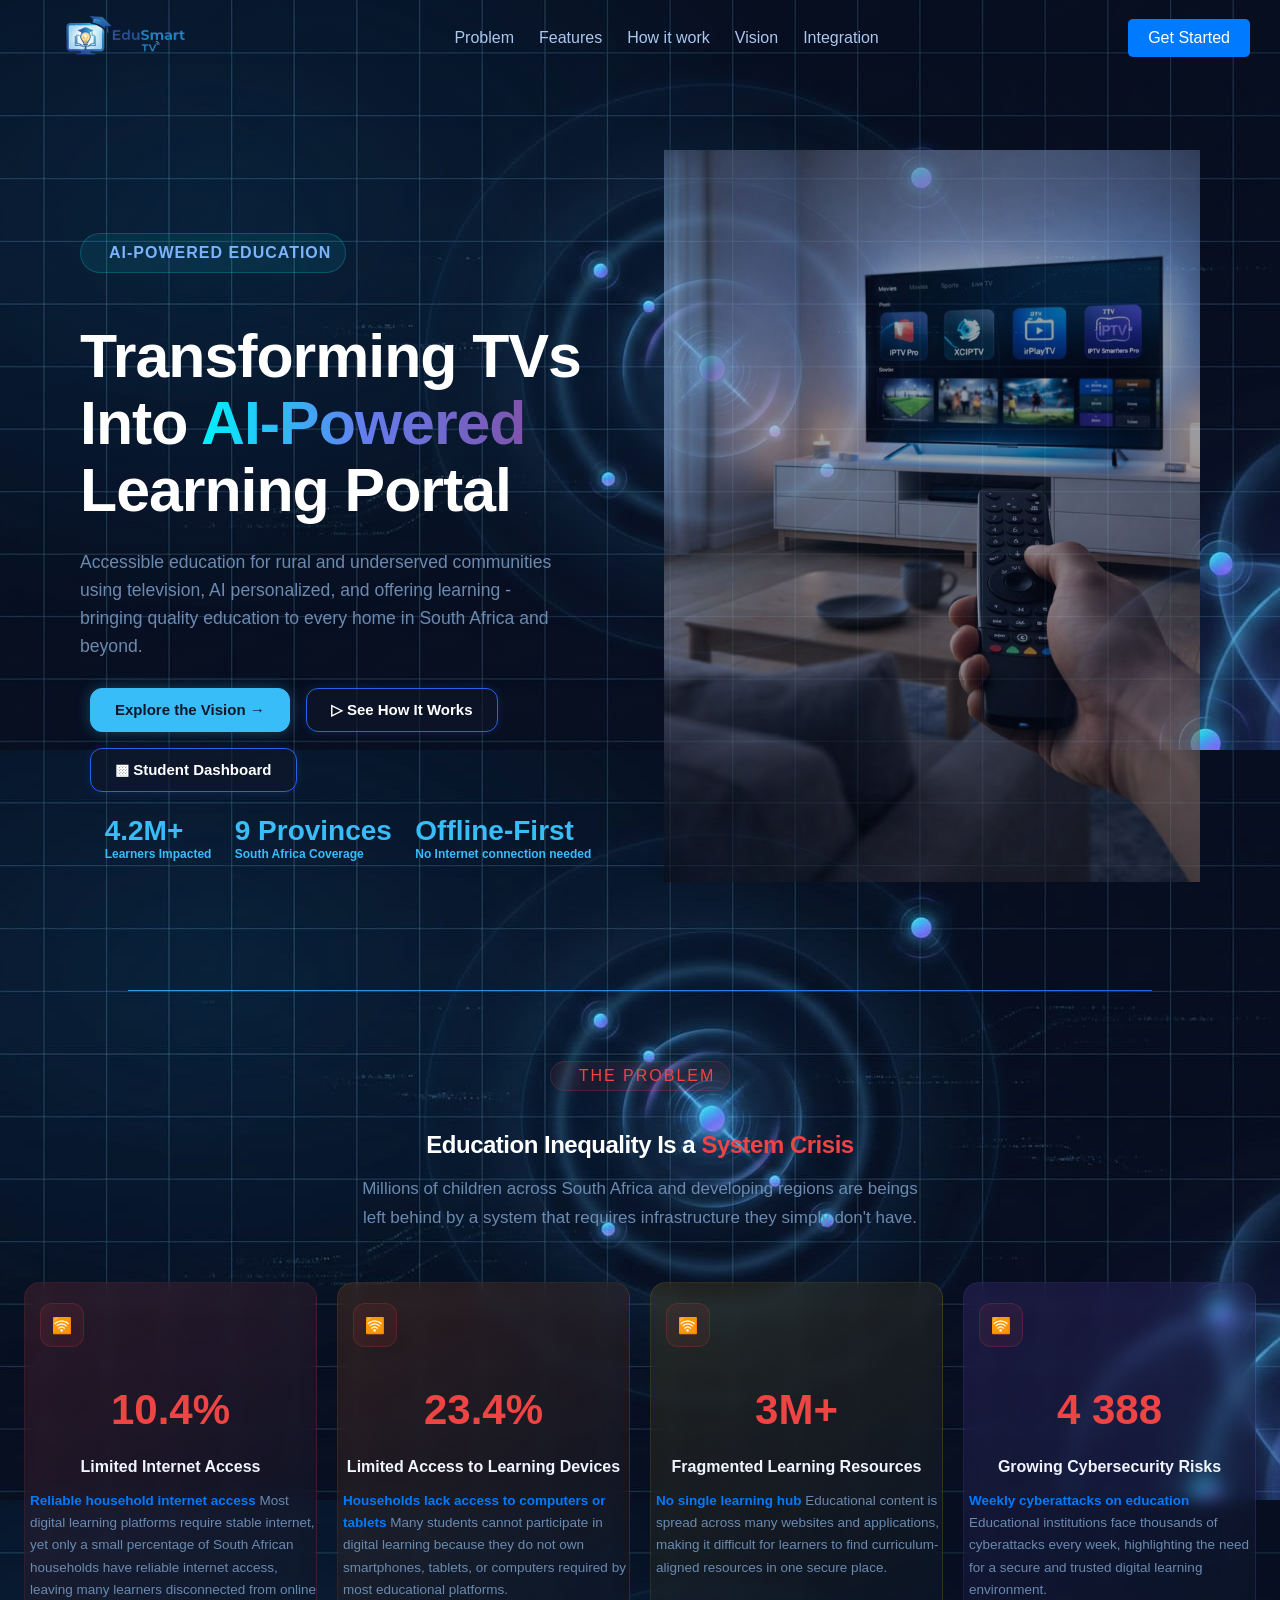
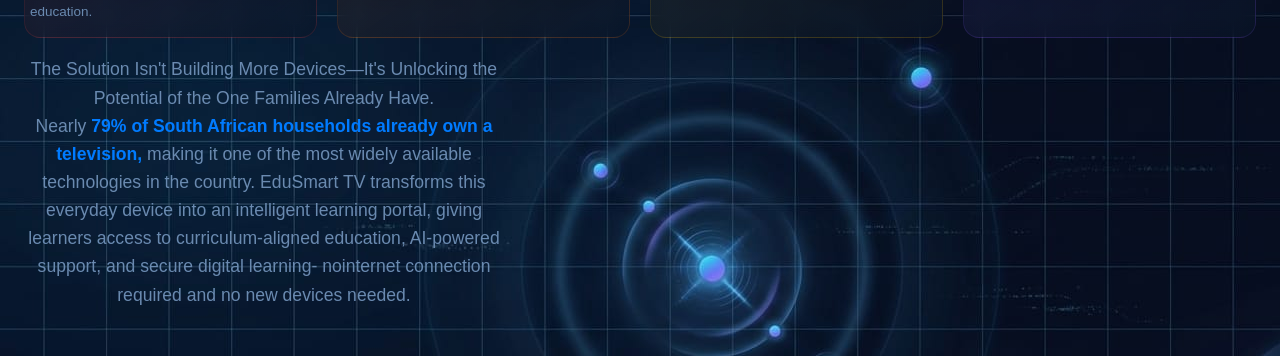
==== src/index.html @ 4baef3fb "Added the solution paragraph and with its class" ====
<!DOCTYPE html>
<html lang="en">
<head>
    <meta charset="UTF-8">
    <meta name="viewport" content="width=device-width, initial-scale=1.0">
    <link rel="stylesheet" href="../style/index.css">
    <title>Landing page</title>
</head>
<body>
<header>
    <div class="logo">
        <img src="../Photos/logo.png"alt="icon">
    </div>
    <nav>
        <ul>
            <li><a href="#">Problem</a></li>
            <li><a href="#">Features</a></li>
            <li><a href="#">How it work</a></li>
            <li><a href="#">Vision</a></li>
            <li><a href="#">Integration</a></li>
        </ul>
    </nav>
    <a href="#" class="btn-in">Get Started</a>
</header>
<section class="section1">
    <div class="hero-left">
    <div class="badge">
        <span class="badge-dot"></span>
        AI-POWERED EDUCATION
    </div>

    <h1>Transforming TVs<br>
    Into <span class="text-gradi"> AI-Powered</span>
        <br>Learning Portal
    </h1>
    <p class="par">Accessible education for rural and underserved communities using television,
        AI personalized, and offering learning - bringing quality education to every home in South Africa and beyond.
    </p>

    <div class="buttons">
    <a href="#" class="btn btn1">Explore the Vision →</a>
    <a href="#" class="btn btn2">▷ See How It Works</a>
    <a href="#" class="btn btn2">▩ Student Dashboard</a>
    </div>

    <div class="stat-bar container">
    <div class="stat-items">
        <div class="stat-info">
            <div class="num">4.2M+</div>
            <div class="text">Learners Impacted</div>
        </div>
    </div>
    <div class="stat-items">
        <div class="stat-info">
            <div class="num">9 Provinces</div>
            <div class="text">South Africa Coverage</div>
        </div>
    </div>
    <div class="stat-items">
        <div class="stat-info">
            <div class="num">Offline-First</div>
            <div class="text">No Internet connection needed</div>
        </div>
    </div>
    </div>
    </div>
    <div class="hero-pics">
            <img src="../Photos/backPic.jpg" alt="using TV">
    </div>
</section>
<hr>

<section class="section2">
    <div class="badge2">
        <span class="badge-dot2"></span>
        The Problem
    </div>
    <h2 class="title">Education Inequality Is a <span class="text-redish">System Crisis</span></h2>
    <p class="descri">Millions of children across South Africa and developing regions are beings
        left behind by a system that requires infrastructure they simply don't have.
    </p>
    <div class="category-grid">
        <div class="category-card first">
            <div class="icons">🛜</div>
            <h3 class="percent">10.4%</h3>
            <h5 class="point">Limited Internet Access</h5>
            <p class="details"><strong>Reliable household internet access</strong>
                Most digital learning platforms require stable internet, yet only a small percentage of South African households have reliable internet access, 
                leaving many learners disconnected from online education.</p>
        </div>
        <div class="category-card second">
            <div class="icons">🛜</div>
            <h3 class="percent">23.4%</h3>
            <h5 class="point">Limited Access to Learning Devices</h5>
            <p class="details"><strong>Households lack access to computers or tablets</strong>
            Many students cannot participate in digital learning because they do not own smartphones, tablets, 
            or computers required by most educational platforms.</p>
        </div>
        <div class="category-card third">
            <div class="icons">🛜</div>
            <h3 class="percent">3M+</h3>
            <h5 class="point">Fragmented Learning Resources</h5>
            <p class="details"><strong>No single learning hub</strong>
            Educational content is spread across many websites and applications, making it difficult for learners to 
            find curriculum-aligned resources in one secure place.</p>
        </div>
        <div class="category-card fourth">
            <div class="icons">🛜</div>
            <h3 class="percent">4 388</h3>
            <h5 class="point">Growing Cybersecurity Risks</h5>
            <p class="details"><strong>Weekly cyberattacks on education</strong>
            Educational institutions face thousands of cyberattacks every week, highlighting the need for a secure and 
            trusted digital learning environment.</p>
        </div>
    </div>
    <div class="opp">
        <p class="phrasing"><span class="par2">The Solution Isn't Building More Devices—It's Unlocking the Potential of the One Families Already Have.</span>
            <br>
        Nearly <strong>79% of South African households already own a television,</strong> making it one of the most widely available technologies in the country. 
        EduSmart TV transforms this everyday device into an intelligent learning portal, giving learners access to curriculum-aligned education, AI-powered support, and secure digital learning- 
        nointernet connection required and no new devices needed.</p>
    </div>
</section>
</body>
</html>
---- style/index.css ----
*{
    box-sizing: border-box;
}

body{
    padding: 0;
    margin: 0;
    font-family: Arial, Helvetica, sans-serif;
    background-image: url('../Photos/background.jpeg');
    overflow-x: hidden;
}

header{
    top: 0;
    left: 0;
    right: 0;
    width: 100%;
    display: flex;
    justify-content: space-between;
    align-items: center;
    gap: 15px;
    padding: 10px 30px;
    flex-wrap: wrap;
}

.logo{
    margin-left: 25px;
}

.logo img{
    width: 150px;
    height: auto;
    display: block;
}


nav ul{
    display: flex;
    flex-wrap: wrap;
    list-style: none;
    gap: 15px 25px;
    margin: 0;
    padding: 0;
    align-items: center;
    justify-content: center;
}

nav ul li a{
    text-decoration: none;
    font-weight: 500;
    color: #abc7ee;
}

.btn-in{
    display: inline-flex;
    align-items: center;
    justify-content: center;
    text-decoration: none;
    background: #007bff;
    color: white;
    padding: 10px 20px;
    border-radius: 5px;
}

.section1{
    display: grid;
    grid-template-columns: 1fr 1fr;
    align-items: center;
    padding: 4rem 5rem;
    gap: 3rem;
    max-width: 1400px;
    margin: 0 auto;
}

.hero-left{
    max-width: 580px;
}

.badge{
    display: inline-flex;
    align-items: center;
    gap: 8px;
    background: rgba(0, 242, 254, 0.08);
    border: 1px solid rgba(0, 242, 254, 0.2);
    color: #7db2fd;
    padding: 10px 14px;
    border-radius: 20px;
    font-weight: 700;
    letter-spacing: 1px;
    margin-top: 80px;
}

.badge-dot{
    width: 6px;
    height: 6px;
    background-color: var(--accent-cyan);
    border-radius: 50%;
}

h1{
    font-size: 3.8rem;
    line-height: 1.1;
    font-weight: 800;
    letter-spacing: -1px;
    margin-bottom: 1.5rem;
    color: white;
}

.text-gradi{
    background: linear-gradient(90deg, #00f2fe 0%, #647eee 50%, #7f53ac 100%);
    -webkit-background-clip: text;
    -webkit-text-fill-color: transparent;
}

p{
    color: rgb(106, 138, 176);
    font-size: 1.1rem;
    line-height: 1.6;
    max-width: 480px;
    font-family: Inter, sans-serif;
}

.hero-pics img{
    width: 100%;
    height: 40%;
    margin-top: 10px;
    opacity: 0.6;
}

.buttons{
    display: flex;
    flex-wrap: wrap;
    gap: 16px;
    padding: 10px;
    
}

.btn{
    display: inline-flex;
    gap: 8px;
    padding: 12px 24px;
    border-radius: 12px;  
    font-size: 15px;
    font-weight: 600;
    text-decoration: none;
    transition: all 0.3s ease-in-out;
    cursor: pointer;    
}

.btn1{
    background: #38bdf8;
    color: #0f172a;
    border: 1px solid#38bdf8;
    box-shadow: 0 0 15px rgba(56, 189, 248, 0.3);   
}

.btn1:hover{
    background: #7dd3fc;
    box-shadow: #67768b;
    transform: translateY(-2px);
}

.btn2{
    background: rgba(15, 23, 42, 0.6);
    color: #ffffff;
    border: 1px solid #2563eb;
    box-shadow: 0 0 10px rgba(37, 99, 235, 0.2);
}

.btn2:hover{
    border-color: #38bdf8;
    color: #38bdf8;
    box-shadow: 0 0 20px rgba(56, 189, 248, 0.4);
    transform: translateY(-2px);
}

.stat-bar{
    display: flex;
    justify-content: space-around;
    padding: 13px;
    font-weight: 600;
    color: #38bdf8;
}

.stat-item{
    display: flex;
    align-items: center;
    gap: 16px;
}

.stat-info .num{
    font-size: 28px;
    font-weight: 800;
}

.stat-info .text{
    font-size: 12px;
    color: var(--text-muted);
}

.section2{
    padding: 30px 24px;
    position: relative;
    overflow: hidden;
    max-width: 1300px;
    margin: 0px auto;
    text-align: center;
}

hr{
    width: 80%;
    border: 0;
    height: 1px;
    margin: 40px auto;
    background: linear-gradient(90deg, rgba(56,189,248,0.8), #2563eb);
}

.badge2{
    display: inline-flex;
    align-items: center;
    justify-content: center;
    gap: 8px;
    text-transform: uppercase;
    background: rgba(239, 68, 68, 0.08);
    border: 1px solid rgba(239, 68, 68, 0.2);
    color: #EF4444;
    padding: 5px 14px;
    border-radius: 20px;
    letter-spacing: 2px;
    margin: 0 auto 20px;
    text-align: center;
}

.badge-dot2{
    width: 6px;
    height: 6px;
    background-color: var(--accent-cyan);
    border-radius: 50%;
    display: inline-block;
    vertical-align: middle;
    flex-shrink: 0;
}

.title{
    text-align: center;
    margin-bottom: 64px;   
}

.title{
    color: white;
    font-family: Outfit, sans-serif;
    letter-spacing: -0.5px;
    margin-bottom: 16px;
    line-height: 1.15;
}

.text-redish{
    color: #EF4444;
}

p strong{
    color: #007bff;
}

.descri{
    font-family: Inter, sans-serif;
    rgb(106, 138, 176);
    font-size: 17px;
    max-width: 560px;
    margin: 0px auto;
    line-height: 1.7;
}

.category-grid{
    display: grid;
    grid-template-columns: repeat(auto-fit, minmax(240px, 1fr));
    gap: 20px;
    margin-top: 50px;
}

.category-card{
    border-radius: 16px;
    cursor: default;
    backdrop-filter: blur(8px);
    box-shadow: none;
}

.icons{
    width: 44px;
    height: 44px;
    border-radius: 12px;
    background: rgba(239, 68, 68, 0.082);
    border: 1px solid rgba(239, 68, 68, 0.19);
    display: flex;
    align-items: center;
    justify-content: center;
    margin-bottom: 20px;
    margin-top: 20px;
    margin-left: 15px;
}

.percent{
    font-family: Outfit, sans-serif;
    font-weight: 800;
    font-size: 42px;
    color: rgb(239, 68, 68);
    line-height: 1;
    margin-bottom: 8px;
}

.point{
    font-family: Outfit, sans-serif;
    font-weight: 600;
    font-size: 16px;
    color: rgb(240, 244, 255);
    margin-bottom: 10px;
}

.details{
    font-family: Inter, sans-serif;
    font-size: 13.5px;
    color: rgb(106, 138, 176);
    line-height: 1.65;
    text-align: start;
    margin-left: 5px;
}

.first{
    background: linear-gradient(145deg, rgba(239, 68, 68, 0.15) 0%, rgba(10, 22, 40, 0.6) 100%);
    border: 1px solid rgba(239, 68, 68, 0.145);
}

.first:hover{
    border: 1px solid rgba(239, 68, 68, 0.145);
    transition: transform 0.25s, border-color 0.25s, box-shadow 0.25s;
    box-shadow: 0 0 20px rgba(56, 189, 248, 0.4);
    transform: translateY(-10px);
}

.second{
    background: linear-gradient(145deg, rgba(249, 115, 22, 0.15) 0%, rgba(10, 22, 40, 0.6) 100%);
    border: 1px solid rgba(249, 115, 22, 0.145);
}

.second:hover{
    border: 1px solid rgba(249, 115, 22, 0.145);
    transition: transform 0.25s, border-color 0.25s, box-shadow 0.25s;
    box-shadow: 0 0 20px rgba(56, 189, 248, 0.4);
    transform: translateY(-10px);
}


.third{
    background: linear-gradient(145deg, rgba(234, 179, 8, 0.12) 0%, rgba(10, 22, 40, 0.6) 100%);
    border: 1px solid rgba(234, 179, 8, 0.145);
}

.third:hover{
    border: 1px solid rgba(234, 179, 8, 0.145);
    transition: transform 0.25s, border-color 0.25s, box-shadow 0.25s;
    box-shadow: 0 0 20px rgba(56, 189, 248, 0.4);
    transform: translateY(-10px);
}

.fourth{
    background: linear-gradient(145deg, rgba(139, 92, 246, 0.15) 0%, rgba(10, 22, 40, 0.6) 100%);
    border: 1px solid rgba(139, 92, 246, 0.145);
}

.fourth:hover{
    border: 1px solid rgba(139, 92, 246, 0.145);
    transition: transform 0.25s, border-color 0.25s, box-shadow 0.25s;
    box-shadow: 0 0 20px rgba(56, 189, 248, 0.4);
    transform: translateY(-10px);
}
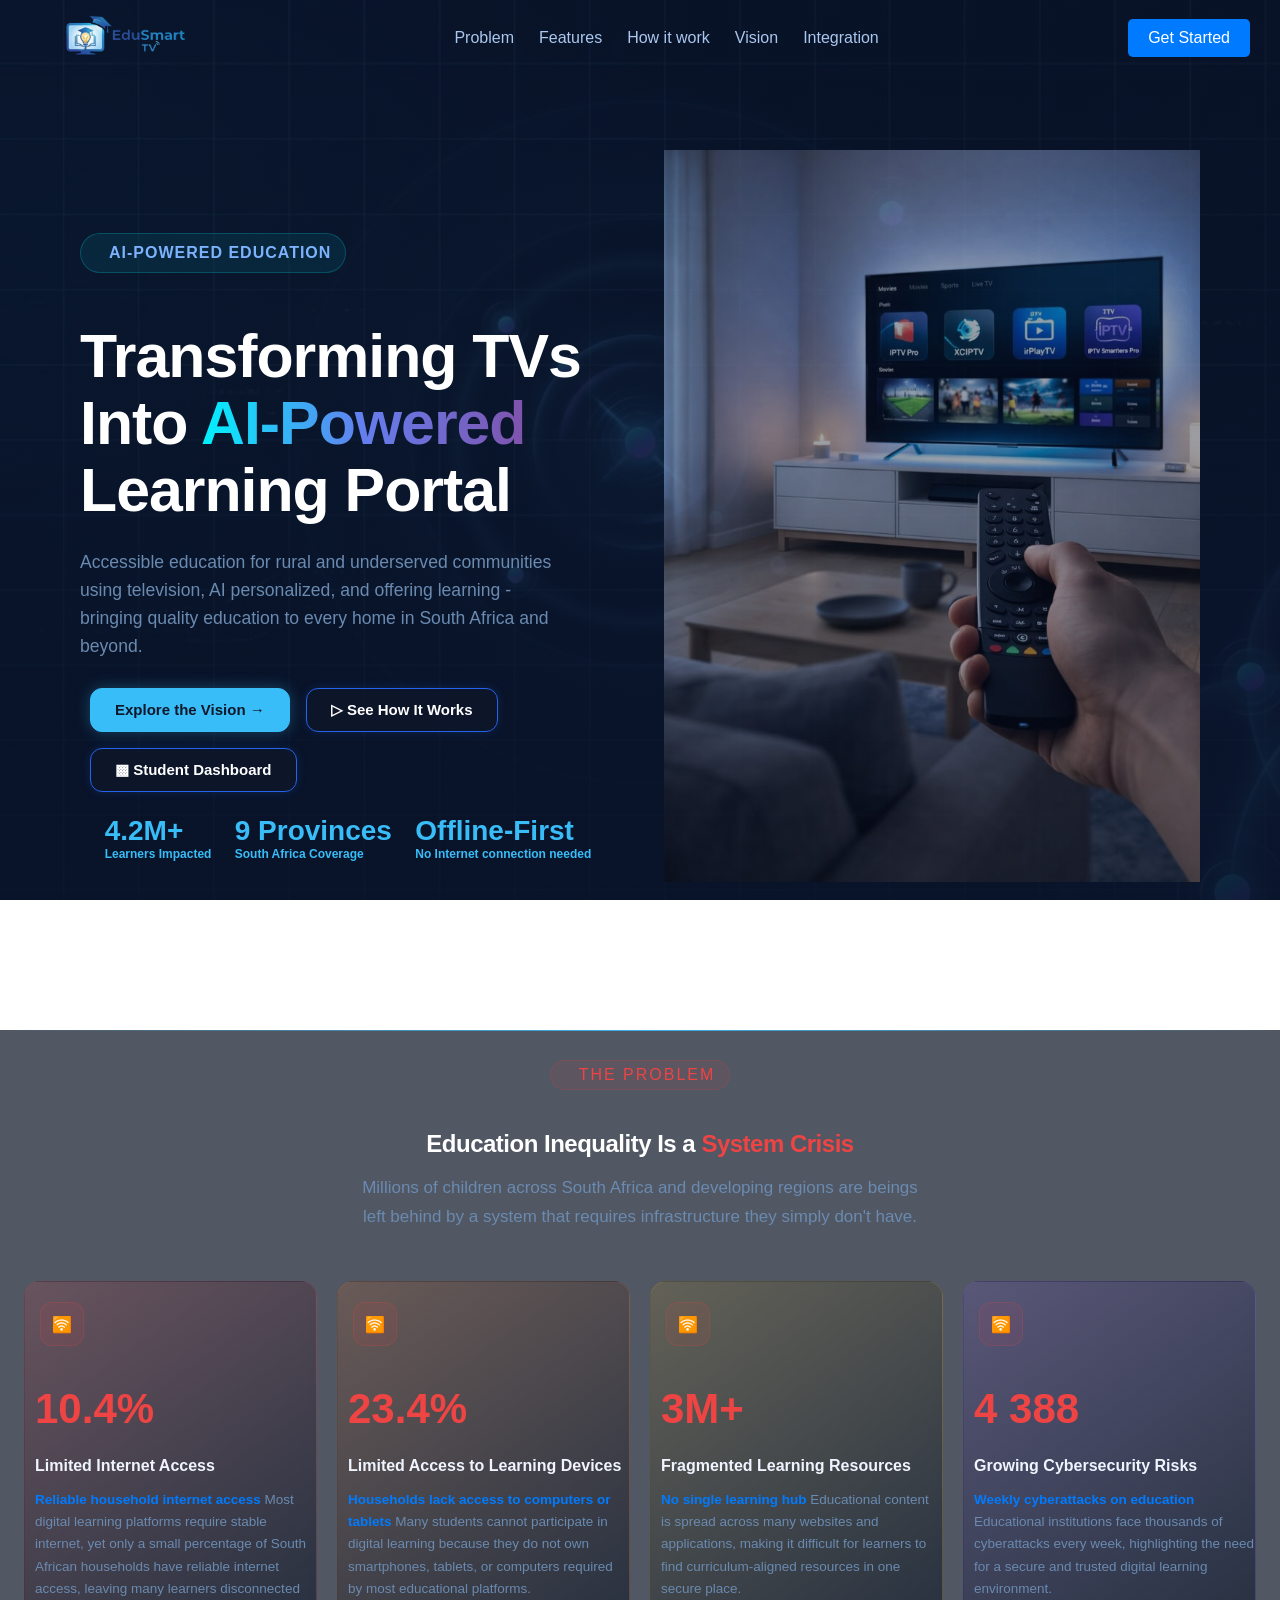
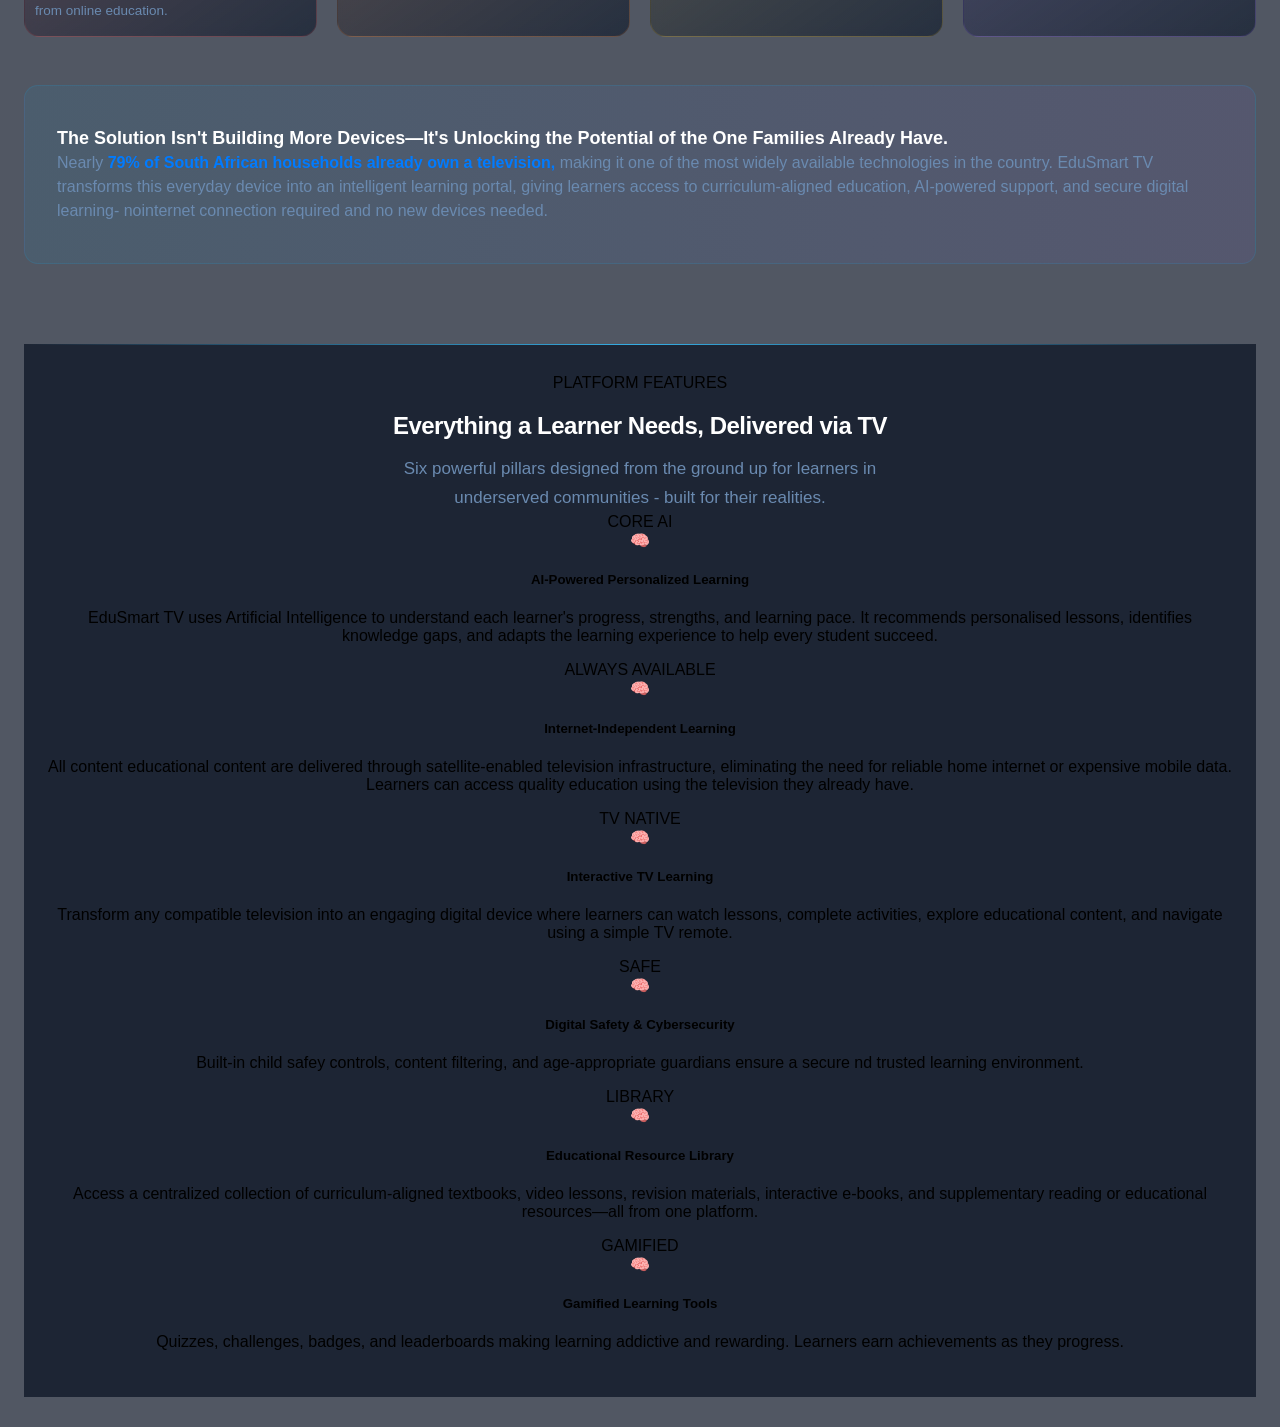
==== commit cbb2c746: "Added a nested section for category-grid2 with card" ====
--- a/src/index.html
+++ b/src/index.html
@@ -73,7 +73,7 @@
 <section class="section2">
     <div class="badge2">
         <span class="badge-dot2"></span>
-        The Problem
+        THE PROBLEM
     </div>
     <h2 class="title">Education Inequality Is a <span class="text-redish">System Crisis</span></h2>
     <p class="descri">Millions of children across South Africa and developing regions are beings
@@ -120,6 +120,71 @@
         EduSmart TV transforms this everyday device into an intelligent learning portal, giving learners access to curriculum-aligned education, AI-powered support, and secure digital learning- 
         nointernet connection required and no new devices needed.</p>
     </div>
+
+<hr>
+
+<section class="section2">
+    <div class="badge3">
+        <span class="badge-dot3"></span>
+        PLATFORM FEATURES
+    </div>
+    <h2 class="title">Everything a Learner Needs, <span class="blueish">Delivered via TV</span></h2>
+    <p class="descri">Six powerful pillars designed from the ground up for learners in underserved communities - built
+        for their realities.
+    </p>
+    <div class="category-grid2">
+        <div class="card one">
+            <div class="feature">CORE AI</div>
+            <div class="card-icon">🧠</div>
+            <h5 class="card-point">AI-Powered Personalized Learning</h5>
+            <p class="card-details">EduSmart TV uses Artificial Intelligence to understand each learner's progress, strengths, and learning pace. 
+                It recommends personalised lessons, identifies knowledge gaps, and adapts the learning experience to help every student succeed.</p>
+         <div class="line"></div>       
+        </div>
+        <div class="card two">
+            <div class="feature">ALWAYS AVAILABLE</div>
+            <div class="card-icon">🧠</div>
+            <h5 class="card-point">Internet-Independent Learning</h5>
+            <p class="card-details">All content educational content are delivered through satellite-enabled television infrastructure, eliminating the need for 
+                reliable home internet or expensive mobile data. Learners can access quality education using the television they already have.</p>
+        <div class="line"></div>        
+        </div>
+        <div class="card three">
+            <div class="feature">TV NATIVE</div>
+            <div class="card-icon">🧠</div>
+            <h5 class="card-point">Interactive TV Learning</h5>
+            <p class="card-details">Transform any compatible television into an engaging digital device where learners can watch lessons, 
+                complete activities, explore educational content, and navigate using a simple TV remote.</p>
+           <div class="line"></div>
+        </div>
+        <div class="card four">
+            <div class="feature">SAFE</div>
+            <div class="card-icon">🧠</div>
+            <h5 class="card-point">Digital Safety & Cybersecurity</h5>
+            <p class="card-details">Built-in child safey controls, content filtering, and age-appropriate guardians
+                ensure a secure nd trusted learning environment.
+            </p>
+          <div class="line"></div>  
+        </div>
+        <div class="card five">
+            <div class="feature">LIBRARY</div>
+            <div class="card-icon">🧠</div>
+            <h5 class="card-point">Educational Resource Library</h5>
+            <p class="card-details">Access a centralized collection of curriculum-aligned textbooks, video lessons, 
+                revision materials, interactive e-books, and supplementary reading or educational resources—all from one platform.</p>
+        <div class="line"></div>
+            </div>
+        <div class="card six">
+            <div class="feature">GAMIFIED</div>
+            <div class="card-icon">🧠</div>
+            <h5 class="card-point">Gamified Learning Tools</h5>
+            <p class="card-details">Quizzes, challenges, badges, and leaderboards making learning addictive and rewarding.
+                Learners earn achievements as they progress.
+            </p>
+        <div class="line"></div>
+        </div>
+    </div>
+</section>
 </section>
 </body>
 </html>
--- a/style/index.css
+++ b/style/index.css
@@ -6,7 +6,10 @@
     padding: 0;
     margin: 0;
     font-family: Arial, Helvetica, sans-serif;
-    background-image: url('../Photos/background.jpeg');
+    background-image: linear-gradient(rgba(9, 20, 42, 0.75), rgba(9, 20, 42, 0.9)), url('../Photos/background.jpeg');
+    background-size: cover;
+    background-position: center;
+    background-attachment: fixed;
     overflow-x: hidden;
 }
 
@@ -112,7 +115,7 @@
     -webkit-text-fill-color: transparent;
 }
 
-p{
+.par{
     color: rgb(106, 138, 176);
     font-size: 1.1rem;
     line-height: 1.6;
@@ -199,20 +202,32 @@
 }
 
 .section2{
+    background: rgba(8, 16, 34, 0.7);
     padding: 30px 24px;
     position: relative;
     overflow: hidden;
-    max-width: 1300px;
+    max-width: 100%;
     margin: 0px auto;
     text-align: center;
+    border-radius: 0;
+}
+
+.section2::before{
+    content: "";
+    position: absolute;
+    top: 0;
+    left: 0;
+    right: 0;
+    height: 1px;
+    background: linear-gradient(90deg, rgba(56,189,248,0), rgba(56,189,248,0.9), rgba(239,68,68,0));
 }
 
 hr{
     width: 80%;
     border: 0;
-    height: 1px;
+    height: 0;
     margin: 40px auto;
-    background: linear-gradient(90deg, rgba(56,189,248,0.8), #2563eb);
+    background: transparent;
 }
 
 .badge2{
@@ -264,7 +279,7 @@
 
 .descri{
     font-family: Inter, sans-serif;
-    rgb(106, 138, 176);
+    color: rgb(106, 138, 176);
     font-size: 17px;
     max-width: 560px;
     margin: 0px auto;
@@ -306,6 +321,8 @@
     color: rgb(239, 68, 68);
     line-height: 1;
     margin-bottom: 8px;
+    text-align: start;
+    margin-left: 10px;
 }
 
 .point{
@@ -314,6 +331,8 @@
     font-size: 16px;
     color: rgb(240, 244, 255);
     margin-bottom: 10px;
+    text-align: start;
+    margin-left: 10px;
 }
 
 .details{
@@ -322,7 +341,7 @@
     color: rgb(106, 138, 176);
     line-height: 1.65;
     text-align: start;
-    margin-left: 5px;
+    margin-left: 10px;
 }
 
 .first{
@@ -372,4 +391,28 @@
     transition: transform 0.25s, border-color 0.25s, box-shadow 0.25s;
     box-shadow: 0 0 20px rgba(56, 189, 248, 0.4);
     transform: translateY(-10px);
-}+}
+
+.opp{
+    margin-top: 48px;
+    background: linear-gradient(90deg, rgba(14, 165, 233, 0.08), rgba(139, 92, 246, 0.08));
+    border: 1px solid rgba(14, 165, 233, 0.15);
+    border-radius: 14px;
+    padding: 24px 32px;
+    display: flex;
+    align-items: center;
+    gap: 16px;
+    flex-wrap: wrap;
+}
+
+.par2{
+    color: white;
+    font-weight: bold;
+    font-size: large;
+}
+
+.phrasing{
+    color: rgb(106, 138, 176);
+    text-align: start;
+    line-height: 24px;
+}
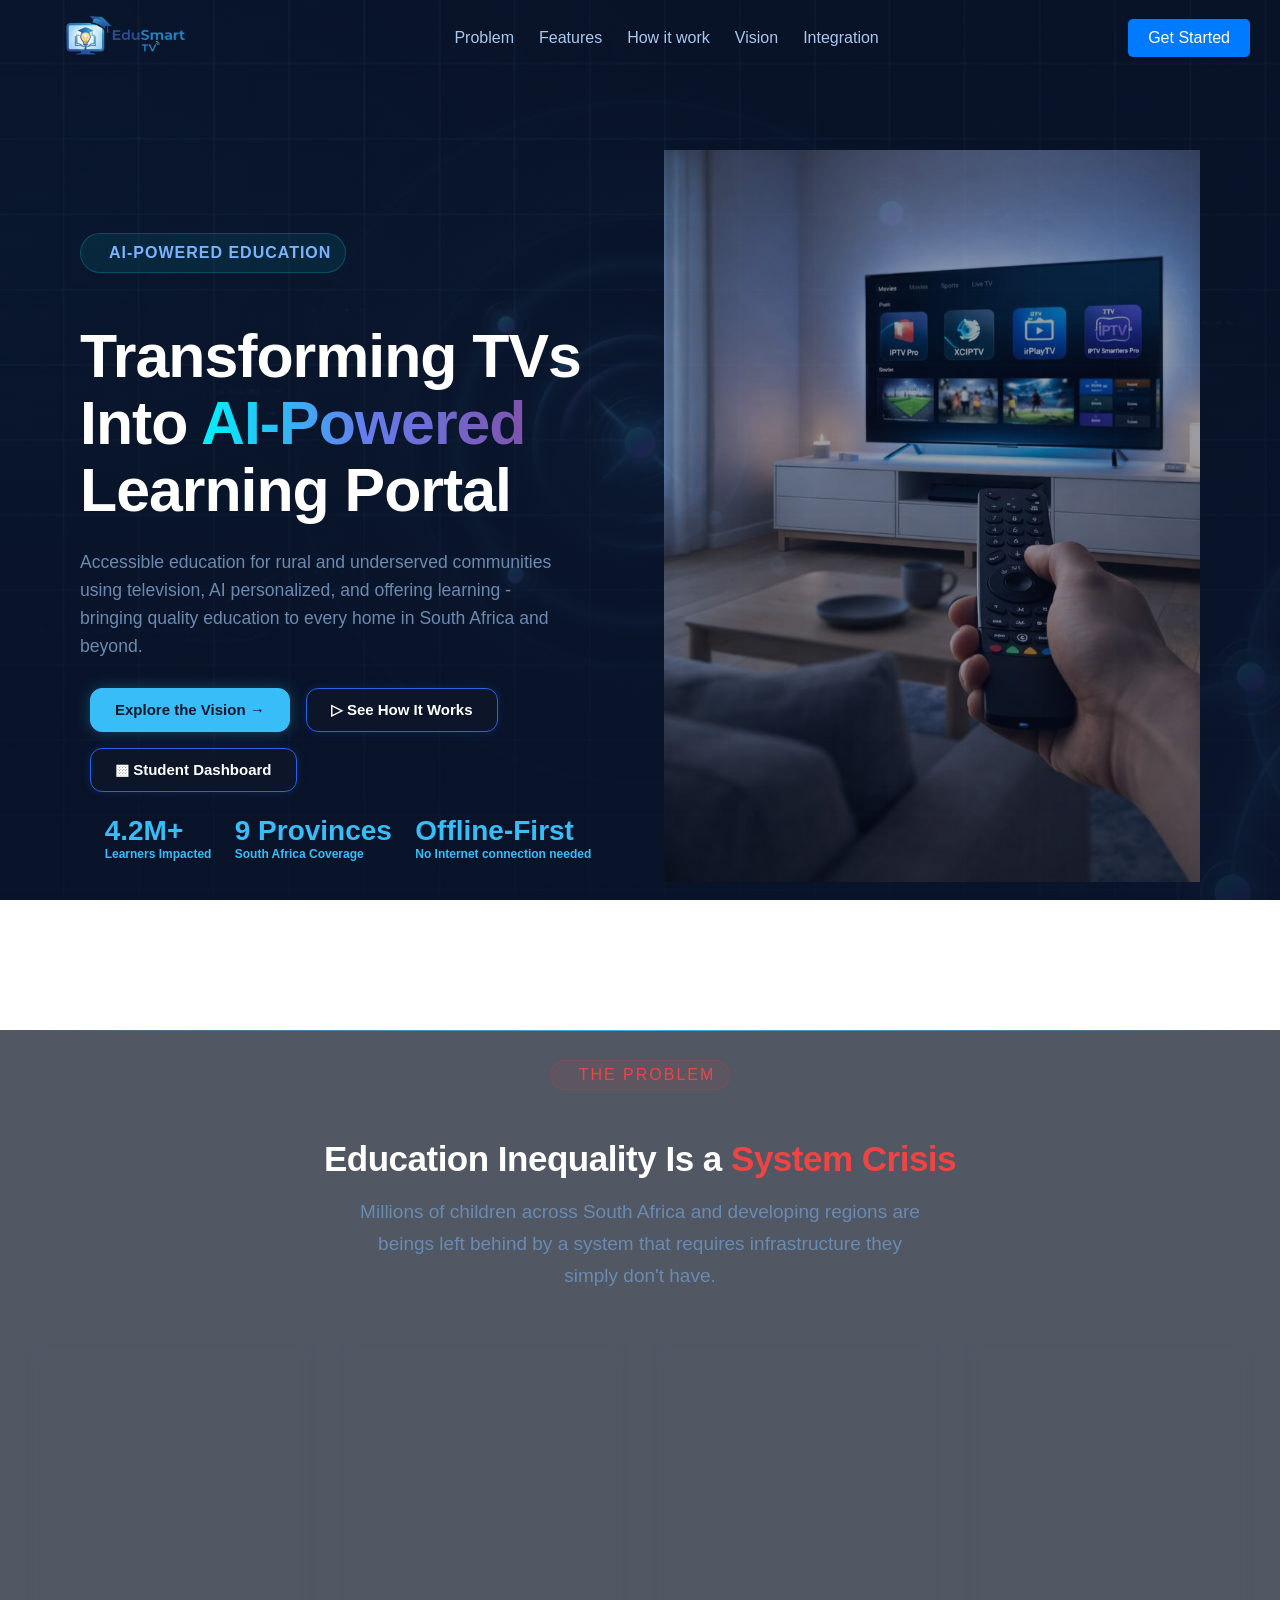
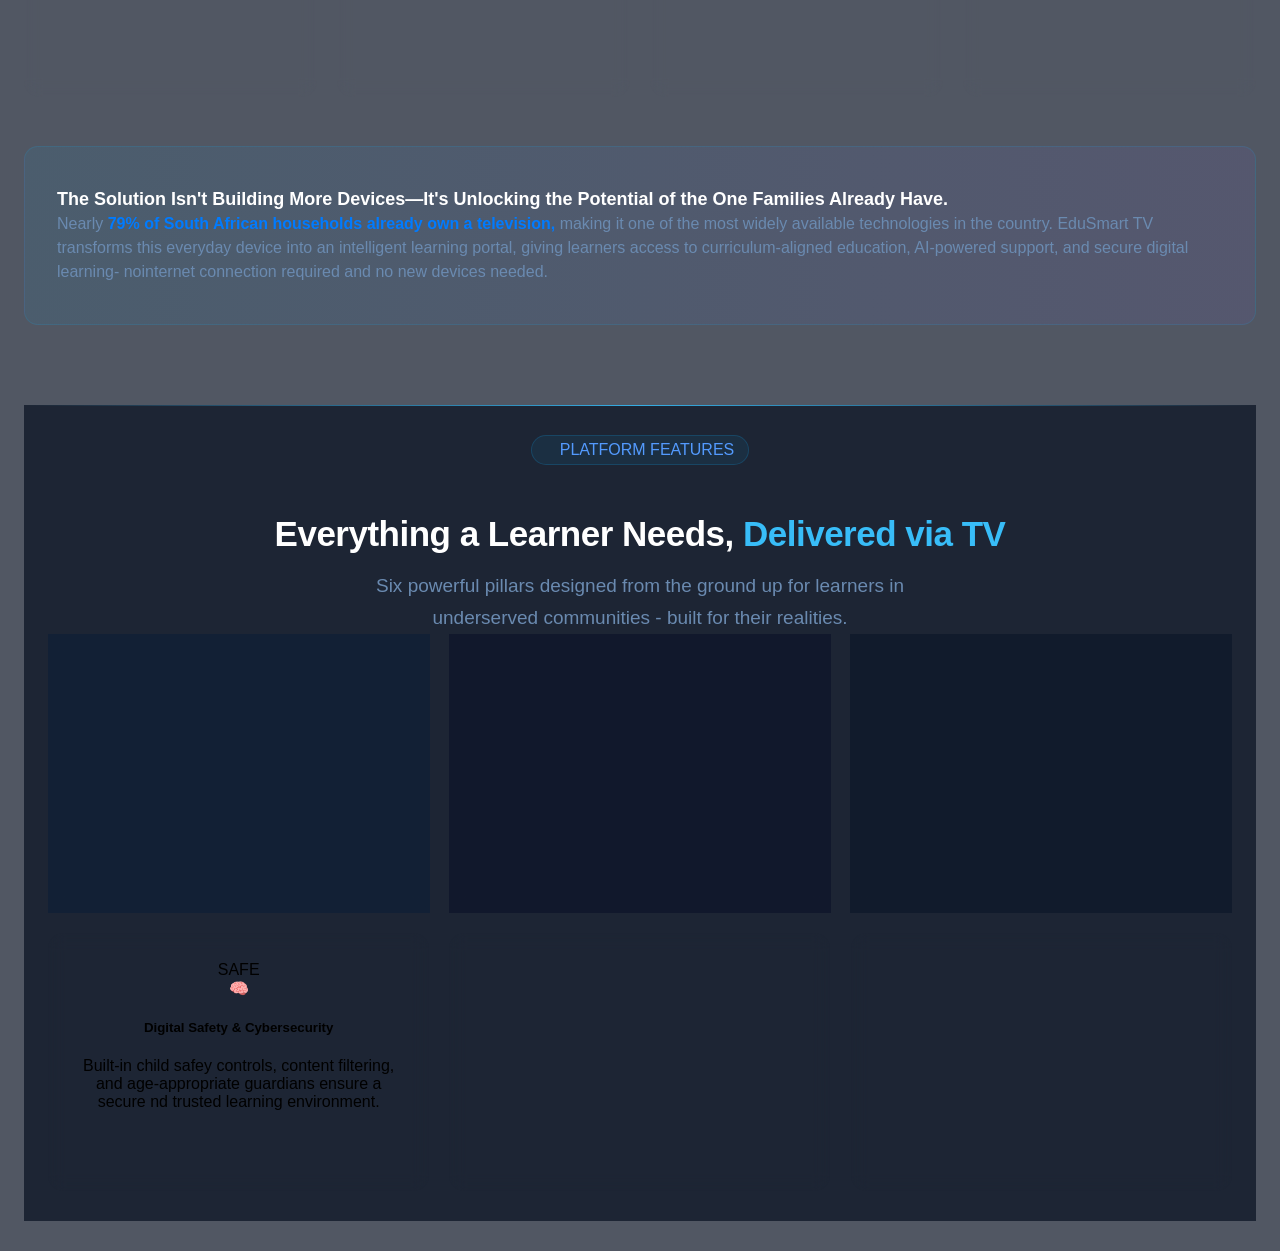
==== commit 800b8db0: "Added classes" ====
--- a/src/index.html
+++ b/src/index.html
@@ -123,16 +123,16 @@
 
 <hr>
 
-<section class="section2">
+<section class="section2 part2">
     <div class="badge3">
         <span class="badge-dot3"></span>
         PLATFORM FEATURES
     </div>
     <h2 class="title">Everything a Learner Needs, <span class="blueish">Delivered via TV</span></h2>
-    <p class="descri">Six powerful pillars designed from the ground up for learners in underserved communities - built
+    <p class="descri prt2">Six powerful pillars designed from the ground up for learners in underserved communities - built
         for their realities.
     </p>
-    <div class="category-grid2">
+    <div class="category-grid2 grd2">
         <div class="card one">
             <div class="feature">CORE AI</div>
             <div class="card-icon">🧠</div>
--- a/style/index.css
+++ b/style/index.css
@@ -267,6 +267,7 @@
     letter-spacing: -0.5px;
     margin-bottom: 16px;
     line-height: 1.15;
+    font-size: 35px;
 }
 
 .text-redish{
@@ -280,7 +281,7 @@
 .descri{
     font-family: Inter, sans-serif;
     color: rgb(106, 138, 176);
-    font-size: 17px;
+    font-size: 19px;
     max-width: 560px;
     margin: 0px auto;
     line-height: 1.7;
@@ -296,6 +297,7 @@
 .category-card{
     border-radius: 16px;
     cursor: default;
+    -webkit-backdrop-filter: blur(8px);
     backdrop-filter: blur(8px);
     box-shadow: none;
 }
@@ -416,3 +418,124 @@
     text-align: start;
     line-height: 24px;
 }
+
+.badge3 {
+  display: inline-flex;
+  align-items: center;
+  gap: 8px;
+  color: #539afd;
+  background: rgba(14, 165, 233, 0.08);
+  border: 1px solid rgba(14, 165, 233, 0.2);
+  border-radius: 100px;
+  padding: 5px 14px;
+  margin-bottom: 20px;
+}
+
+.badge-dot3 {
+  width: 6px;
+  height: 6px;
+  background-color: var(--accent-cyan);
+  border-radius: 50%;
+  display: inline-block;
+  vertical-align: middle;
+  flex-shrink: 0;
+}
+
+.blueish {
+  color: #38bdf8;
+}
+
+.category-grid2 {
+  display: grid;
+  grid-template-columns: repeat(auto-fit, minmax(300px, 1fr));
+  gap: 20px;
+}
+
+.line {
+  position: absolute;
+  bottom: 0;
+  left: 0;
+  right: 0;
+  height: 2px;
+  background: linear-gradient(90deg, transparent, rgb(14, 165, 233), transparent);
+  opacity: 0;
+  transition: opacity 0.25s ease-in-out;
+}
+
+/* reveal the line when hovering the card container */
+.category-card:hover .line,
+.card:hover .line {
+  opacity: 1;
+}
+
+.card {
+  border-radius: 16px;
+  padding: 28px 24px;
+  transition: 0.3s;
+  transform: translateY(0px);
+  box-shadow: none;
+  cursor: default;
+  -webkit-backdrop-filter: blur(8px);
+  backdrop-filter: blur(8px);
+  position: relative;
+  overflow: hidden;
+}
+
+.one {
+  background: rgba(13, 31, 56, 0.6);
+  border: 1px solid rgba(14, 125, 146, 0.1);
+}
+
+.one:hover {
+  background: linear-gradient(
+    145deg,
+    rgba(14, 165, 233, 0.18) 0%,
+    rgba(10, 22, 40, 0.9) 100%
+  );
+  border: 1px solid rgba(14, 165, 233, 0.25);
+  border-radius: 16px;
+  padding: 28px 24px;
+  transition: 0.3s;
+  transform: translateY(-6px);
+  box-shadow: rgba(14, 165, 233, 0.18) 0px 16px 48px;
+  cursor: default;
+  -webkit-backdrop-filter: blur(8px);
+  backdrop-filter: blur(8px);
+  position: relative;
+  overflow: hidden;
+  
+}
+
+.two {
+  background: rgba(10, 17, 40, 0.6);
+  border: 1px solid rgba(14, 165, 233, 0.1);
+}
+
+.two:hover {
+  background: linear-gradient(
+    145deg,
+    rgba(34, 211, 238, 0.15) 0%,
+    rgba(10, 22, 40, 0.9) 100%
+  );
+  border: 1px solid rgba(34, 211, 238, 0.25);
+  border-radius: 16px;
+  padding: 28px 24px;
+  transition: 0.3s;
+  transform: translateY(-6px);
+  box-shadow: rgba(34, 211, 238, 0.15) 0px 16px 48px;
+  cursor: default;
+  -webkit-backdrop-filter: blur(8px);
+  backdrop-filter: blur(8px);
+  position: relative;
+  overflow: hidden;
+}
+
+.three{
+    background: rgba(10, 22, 40, 0.6);
+    border: 1px solid rgba(14, 165, 233, 0.1);
+}
+
+.three:hover {
+    
+}
+
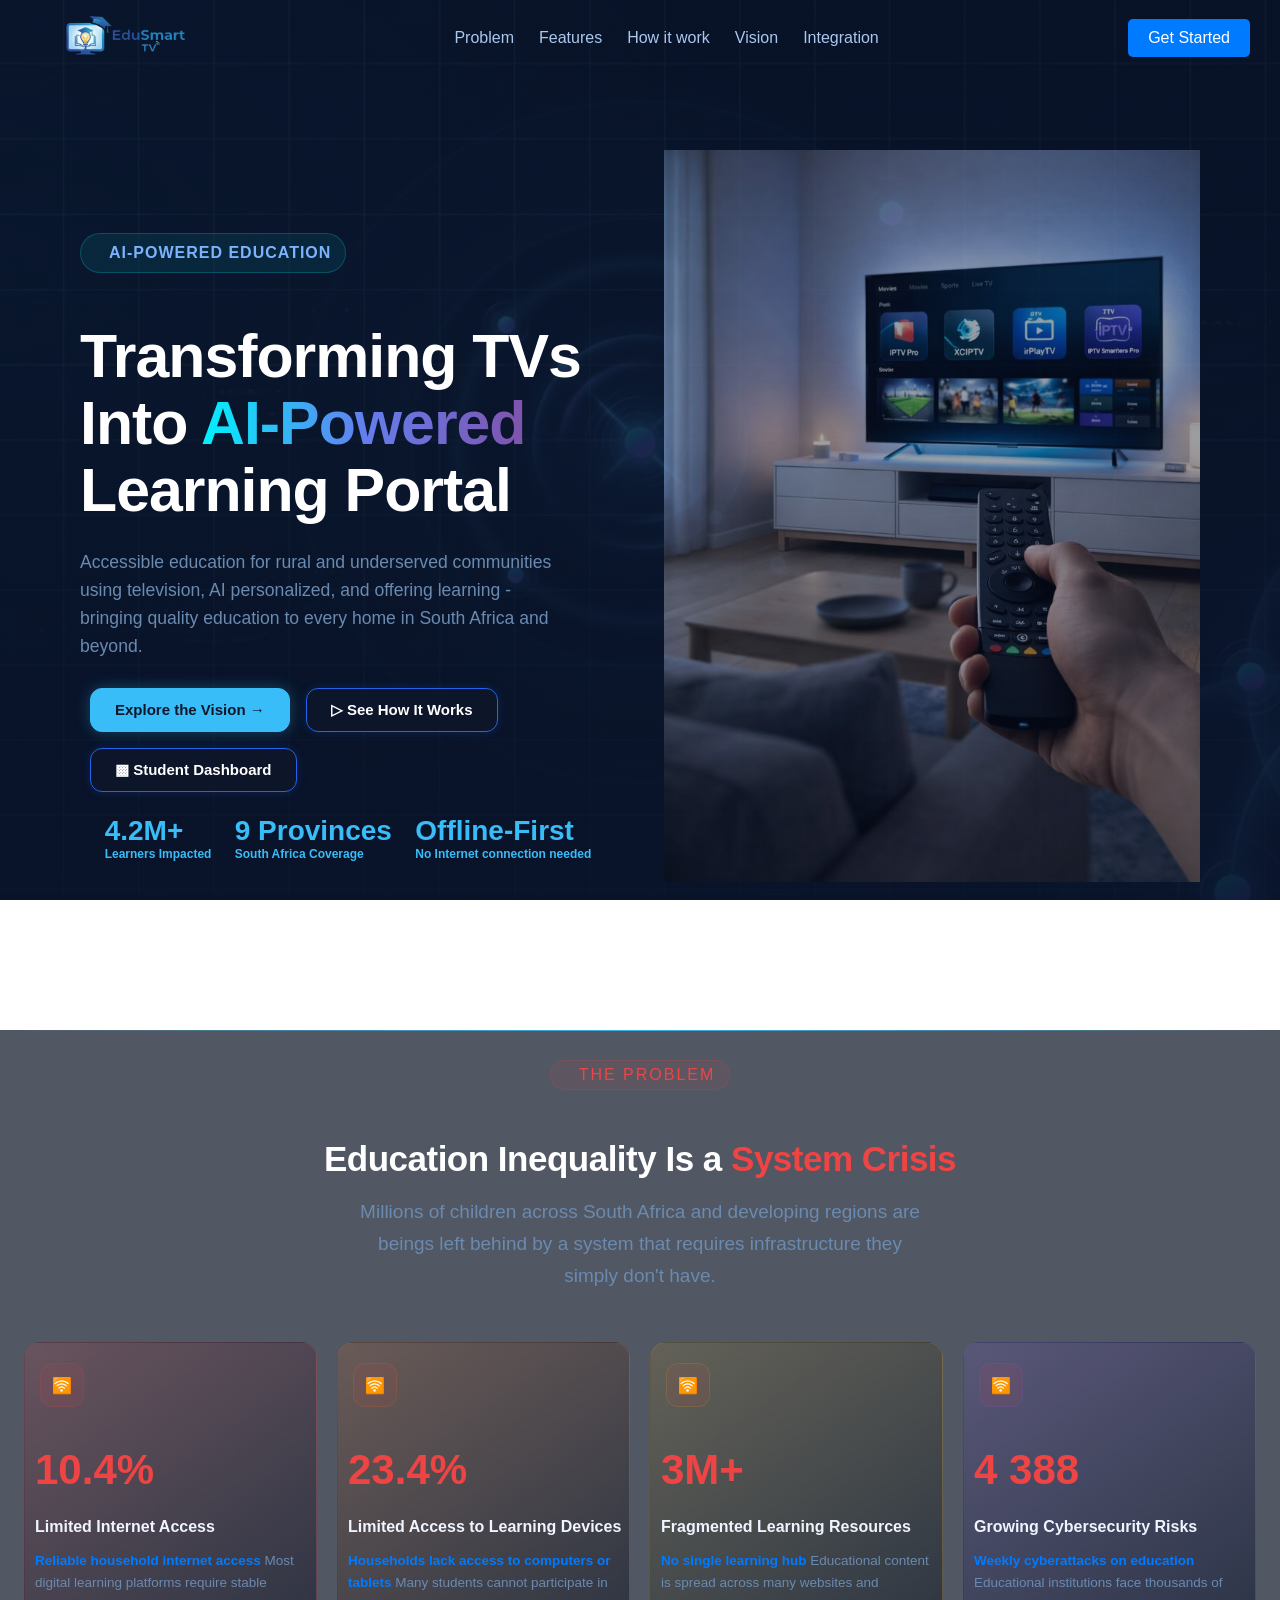
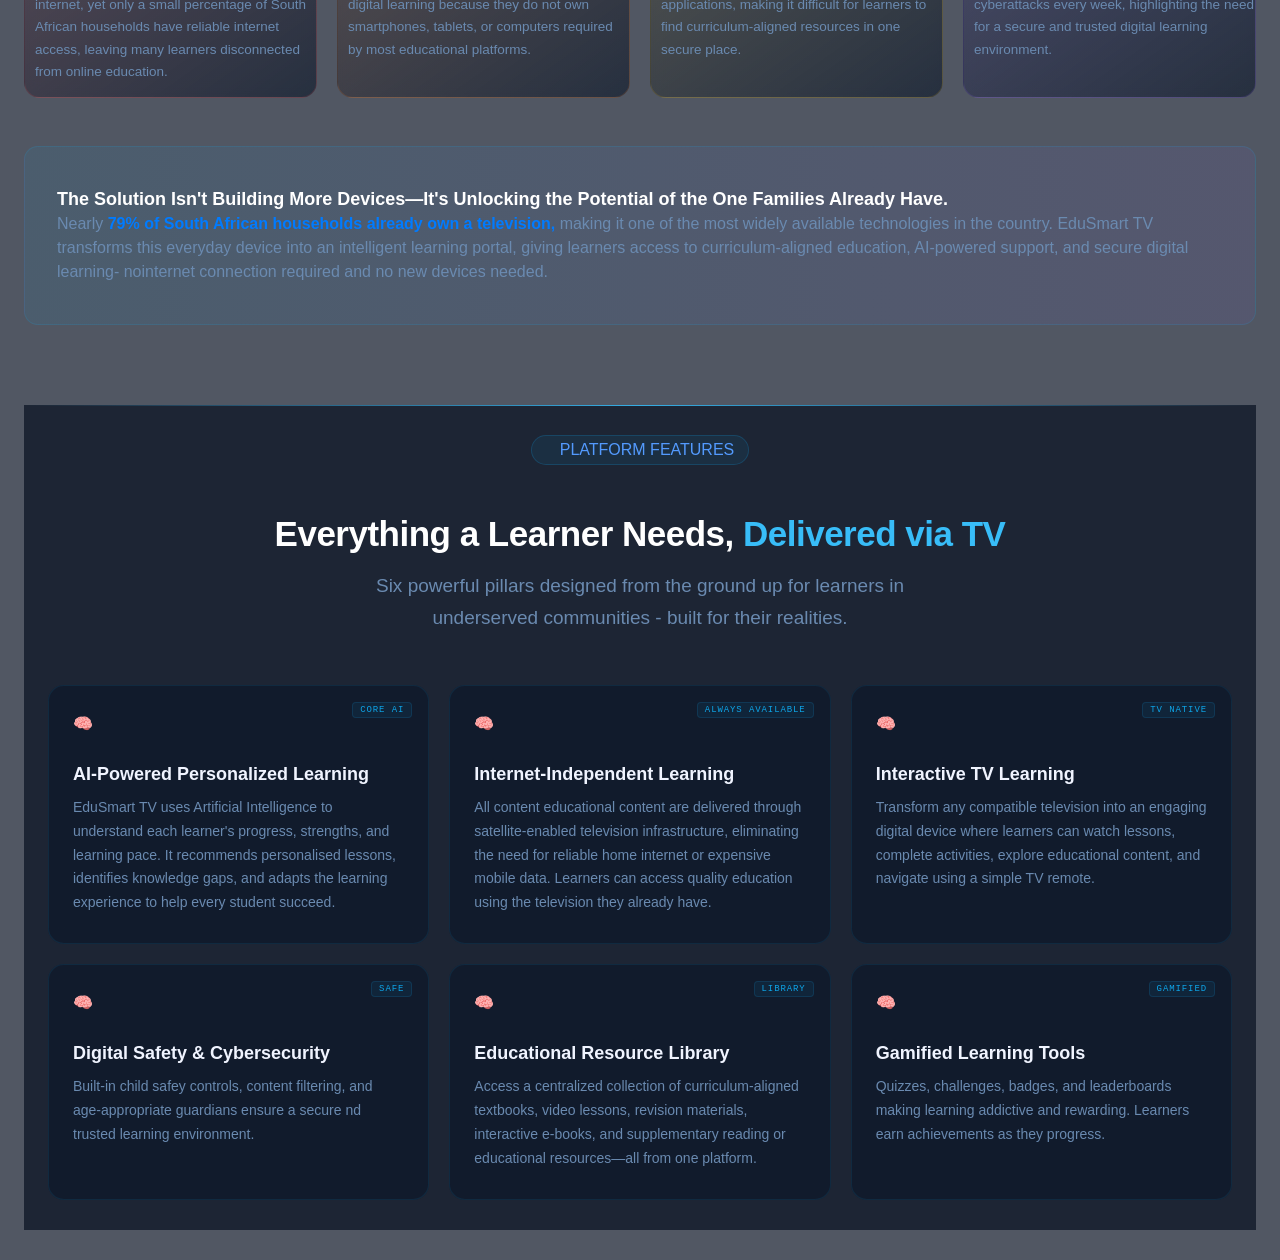
==== commit 6bd4c2d5: "Added icons classes" ====
--- a/src/index.html
+++ b/src/index.html
@@ -81,7 +81,7 @@
     </p>
     <div class="category-grid">
         <div class="category-card first">
-            <div class="icons">🛜</div>
+            <div class="icons oneIcon">🛜</div>
             <h3 class="percent">10.4%</h3>
             <h5 class="point">Limited Internet Access</h5>
             <p class="details"><strong>Reliable household internet access</strong>
@@ -89,7 +89,7 @@
                 leaving many learners disconnected from online education.</p>
         </div>
         <div class="category-card second">
-            <div class="icons">🛜</div>
+            <div class="icons twoIcon">🛜</div>
             <h3 class="percent">23.4%</h3>
             <h5 class="point">Limited Access to Learning Devices</h5>
             <p class="details"><strong>Households lack access to computers or tablets</strong>
@@ -97,7 +97,7 @@
             or computers required by most educational platforms.</p>
         </div>
         <div class="category-card third">
-            <div class="icons">🛜</div>
+            <div class="icons threeIcon">🛜</div>
             <h3 class="percent">3M+</h3>
             <h5 class="point">Fragmented Learning Resources</h5>
             <p class="details"><strong>No single learning hub</strong>
@@ -105,7 +105,7 @@
             find curriculum-aligned resources in one secure place.</p>
         </div>
         <div class="category-card fourth">
-            <div class="icons">🛜</div>
+            <div class="icons fourIcon">🛜</div>
             <h3 class="percent">4 388</h3>
             <h5 class="point">Growing Cybersecurity Risks</h5>
             <p class="details"><strong>Weekly cyberattacks on education</strong>
--- a/style/index.css
+++ b/style/index.css
@@ -316,6 +316,26 @@
     margin-left: 15px;
 }
 
+.oneIcon{
+    background: linear-gradient(145deg, rgba(239, 68, 68, 0.15) 0%);
+    border: 1px solid rgba(239, 68, 68, 0.145);
+}
+
+.twoIcon{
+    background: linear-gradient(145deg, rgba(249, 115, 22, 0.15) 0%);
+    border: 1px solid rgba(249, 115, 22, 0.145);
+}
+
+.threeIcon{
+    background: linear-gradient(145deg, rgba(234, 179, 8, 0.12) 0%);
+    border: 1px solid rgba(234, 179, 8, 0.145);
+}
+
+.fourIcon{
+    background: linear-gradient(145deg, rgba(139, 92, 246, 0.15) 0%);
+    border: 1px solid rgba(139, 92, 246, 0.145);
+}
+
 .percent{
     font-family: Outfit, sans-serif;
     font-weight: 800;
@@ -449,6 +469,11 @@
   display: grid;
   grid-template-columns: repeat(auto-fit, minmax(300px, 1fr));
   gap: 20px;
+  align-items: stretch;
+}
+
+.grd2{
+    margin-top: 50px;
 }
 
 .line {
@@ -457,7 +482,7 @@
   left: 0;
   right: 0;
   height: 2px;
-  background: linear-gradient(90deg, transparent, rgb(14, 165, 233), transparent);
+  background: linear-gradient(90deg, transparent, var(--card-accent, rgb(14, 165, 233)), transparent);
   opacity: 0;
   transition: opacity 0.25s ease-in-out;
 }
@@ -469,6 +494,10 @@
 }
 
 .card {
+  --card-accent: rgb(14, 165, 233);
+  display: flex;
+  flex-direction: column;
+  height: 100%;
   border-radius: 16px;
   padding: 28px 24px;
   transition: 0.3s;
@@ -479,11 +508,49 @@
   backdrop-filter: blur(8px);
   position: relative;
   overflow: hidden;
+  text-align: start;
+
+}
+
+.feature{
+    position: absolute;
+    top: 16px;
+    right: 16px;
+    font-family: "JetBrains Mono", monospace;
+    font-size: 9px;
+    color: rgb(14, 165, 233);
+    letter-spacing: 0.1em;
+    background: rgba(14, 165, 233, 0.07);
+    border: 1px solid rgba(14, 165, 233, 0.145);
+    border-radius: 4px;
+    padding: 2px 7px;
+}
+
+.card-icon{
+
+}
+
+.card-point{
+    font-family: Outfit, sans-serif;
+    font-weight: 700;
+    font-size: 18px;
+    color: rgb(240, 244, 255);
+    margin-bottom: 10px;
+    line-height: 1.3;
+}
+
+.card-details{
+    font-family: Inter, sans-serif;
+    font-size: 14px;
+    color: rgb(106, 138, 176);
+    line-height: 1.7;
+    margin: 0px;
 }
 
 .one {
-  background: rgba(13, 31, 56, 0.6);
-  border: 1px solid rgba(14, 125, 146, 0.1);
+  --card-accent: rgb(14, 165, 233);
+  background: rgba(10, 22, 40, 0.6);
+  border: 1px solid rgba(14, 165, 233, 0.1);
 }
 
 .one:hover {
@@ -507,16 +574,16 @@
 }
 
 .two {
-  background: rgba(10, 17, 40, 0.6);
+  --card-accent: rgb(34, 211, 238);
+  background: rgba(10, 22, 40, 0.6);
   border: 1px solid rgba(14, 165, 233, 0.1);
 }
 
 .two:hover {
-  background: linear-gradient(
-    145deg,
+    background: linear-gradient(145deg, 
     rgba(34, 211, 238, 0.15) 0%,
     rgba(10, 22, 40, 0.9) 100%
-  );
+    );
   border: 1px solid rgba(34, 211, 238, 0.25);
   border-radius: 16px;
   padding: 28px 24px;
@@ -531,11 +598,92 @@
 }
 
 .three{
+    --card-accent: rgb(139, 92, 246);
     background: rgba(10, 22, 40, 0.6);
     border: 1px solid rgba(14, 165, 233, 0.1);
 }
 
 .three:hover {
-    
-}
-
+    background: linear-gradient(145deg, rgba(139, 92, 246, 0.18) 0%,
+    rgba(10, 22,40, 0.9) 100%);
+    border: 1px solid rgba(139, 92, 246, 0.25);
+    border-radius: 16px;
+  padding: 28px 24px;
+  transition: 0.3s;
+  transform: translateY(-6px);
+  box-shadow: rgba(139, 92, 246, 0.18) 0px 16px 48px;
+  cursor: default;
+  -webkit-backdrop-filter: blur(8px);
+  backdrop-filter: blur(8px);
+  position: relative;
+  overflow: hidden;
+}
+
+.four{
+    --card-accent: rgb(16, 185, 129);
+    background: rgba(10, 22, 40, 0.6);
+    border: 1px solid rgba(14, 165, 233, 0.1);
+}
+
+.four:hover{
+  background: linear-gradient(145deg, rgba(16, 185, 129, 0.15) 0%,
+    rgba(10, 22, 40, 0.9) 100%);
+    border: 1px solid rgba(16, 185, 129, 0.25);
+  border-radius: 16px;
+  padding: 28px 24px;
+  transition: 0.3s;
+  transform: translateY(-6px);
+  box-shadow: rgba(16, 185, 129, 0.15) 0px 16px 48px;
+  cursor: default;
+  -webkit-backdrop-filter: blur(8px);
+  backdrop-filter: blur(8px);
+  position: relative;
+  overflow: hidden;
+}
+
+.five{
+    --card-accent: rgb(245, 158, 11);
+    background: rgba(10, 22, 40, 0.6);
+    border: 1px solid rgba(14, 165, 233, 0.1);
+}
+
+.five:hover{
+    background: linear-gradient(145deg, 
+    rgba(245, 158, 11, 0.15) 0%,
+    rgba(10, 22, 40, 0.9) 100%
+    );
+  border: 1px solid rgba(245, 158, 11, 0.25);
+  border-radius: 16px;
+  padding: 28px 24px;
+  transition: 0.3s;
+  transform: translateY(-6px);
+  box-shadow: rgba(16, 185, 129, 0.15) 0px 16px 48px;
+  cursor: default;
+  -webkit-backdrop-filter: blur(8px);
+  backdrop-filter: blur(8px);
+  position: relative;
+  overflow: hidden;
+}
+
+.six{
+    --card-accent: rgb(236, 72, 153);
+    background: rgba(10, 22, 40, 0.6);
+    border: 1px solid rgba(14, 165, 233, 0.1);
+}
+
+.six:hover{
+  background: linear-gradient(145deg, 
+    rgba(236, 72, 153, 0.15) 0%, rgba(10, 22, 40, 0.9) 100%);
+    border: 1px solid rgba(236, 72, 153, 0.25);
+  border-radius: 16px;
+  padding: 28px 24px;
+  transition: 0.3s;
+  transform: translateY(-6px);
+  box-shadow: rgba(236, 72, 153, 0.15) 0px 16px 48px;
+  cursor: default;
+  -webkit-backdrop-filter: blur(8px);
+  backdrop-filter: blur(8px);
+  position: relative;
+  overflow: hidden;
+}
+
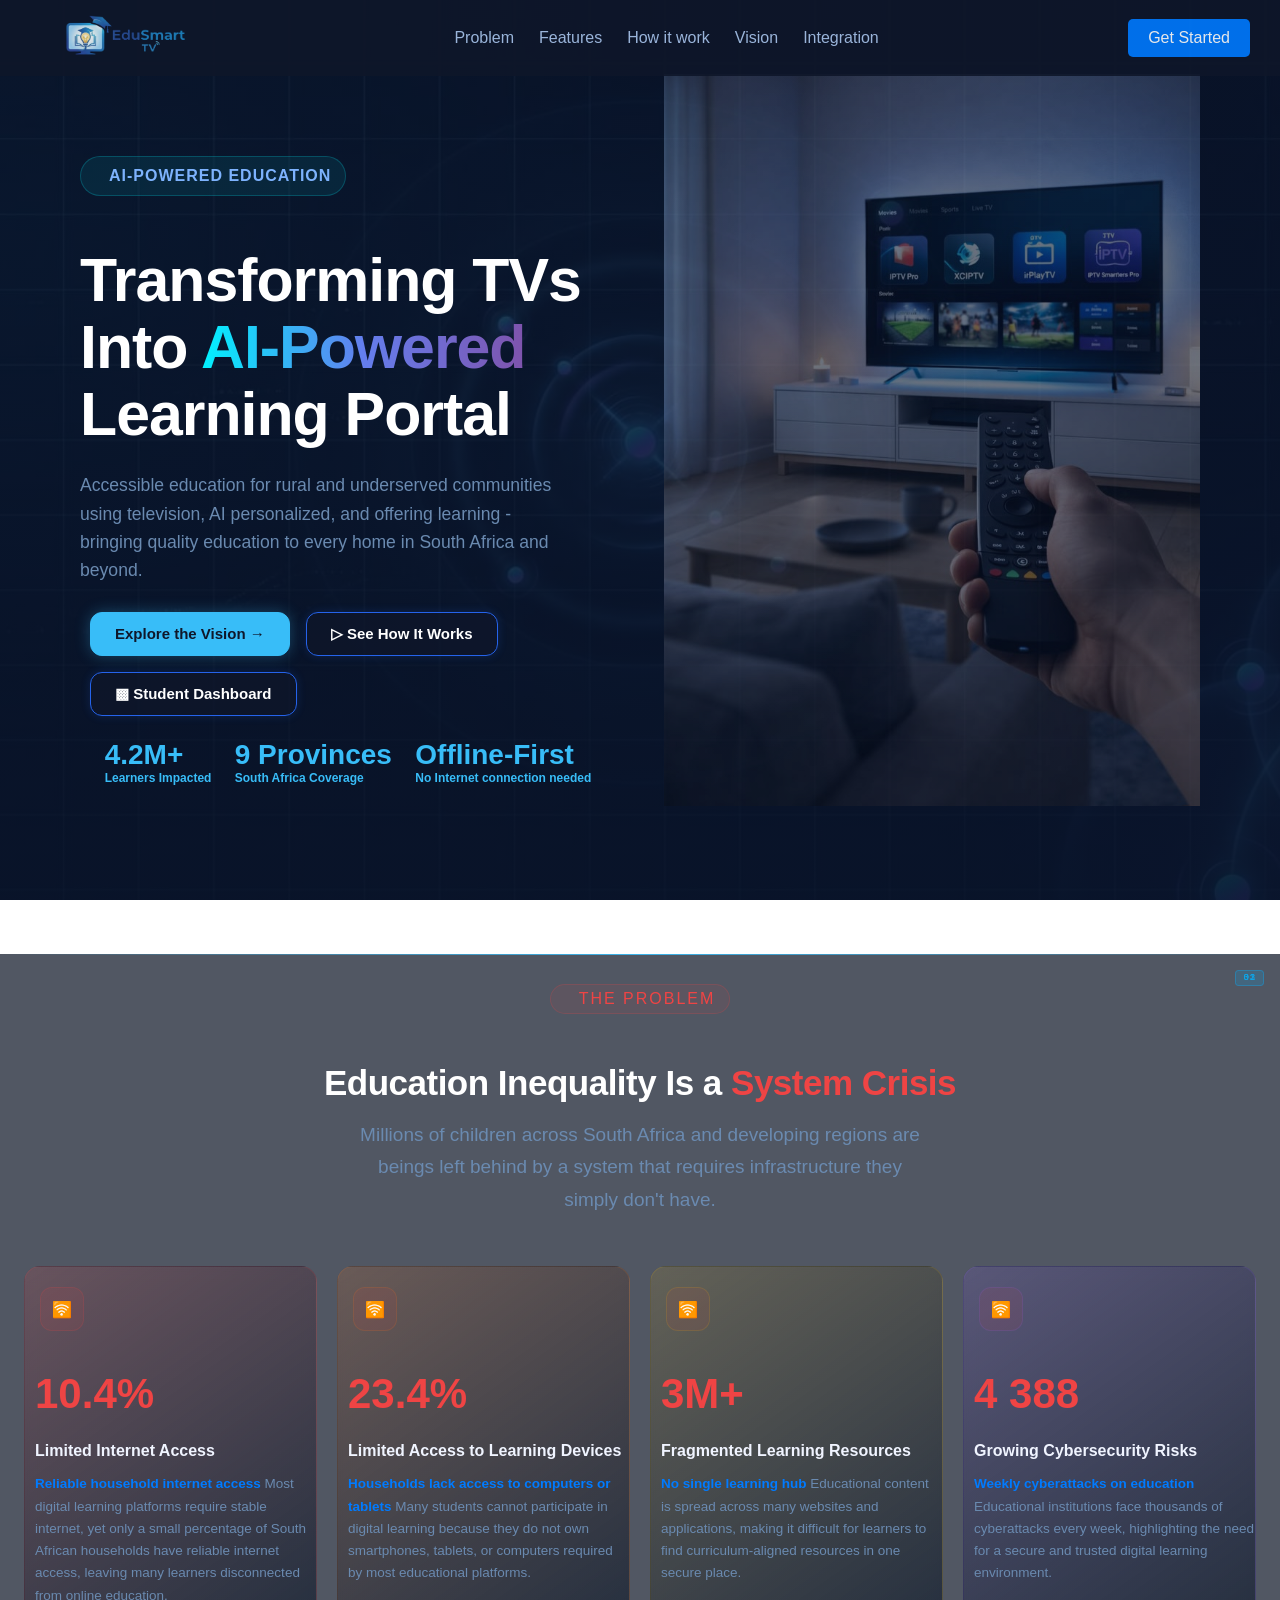
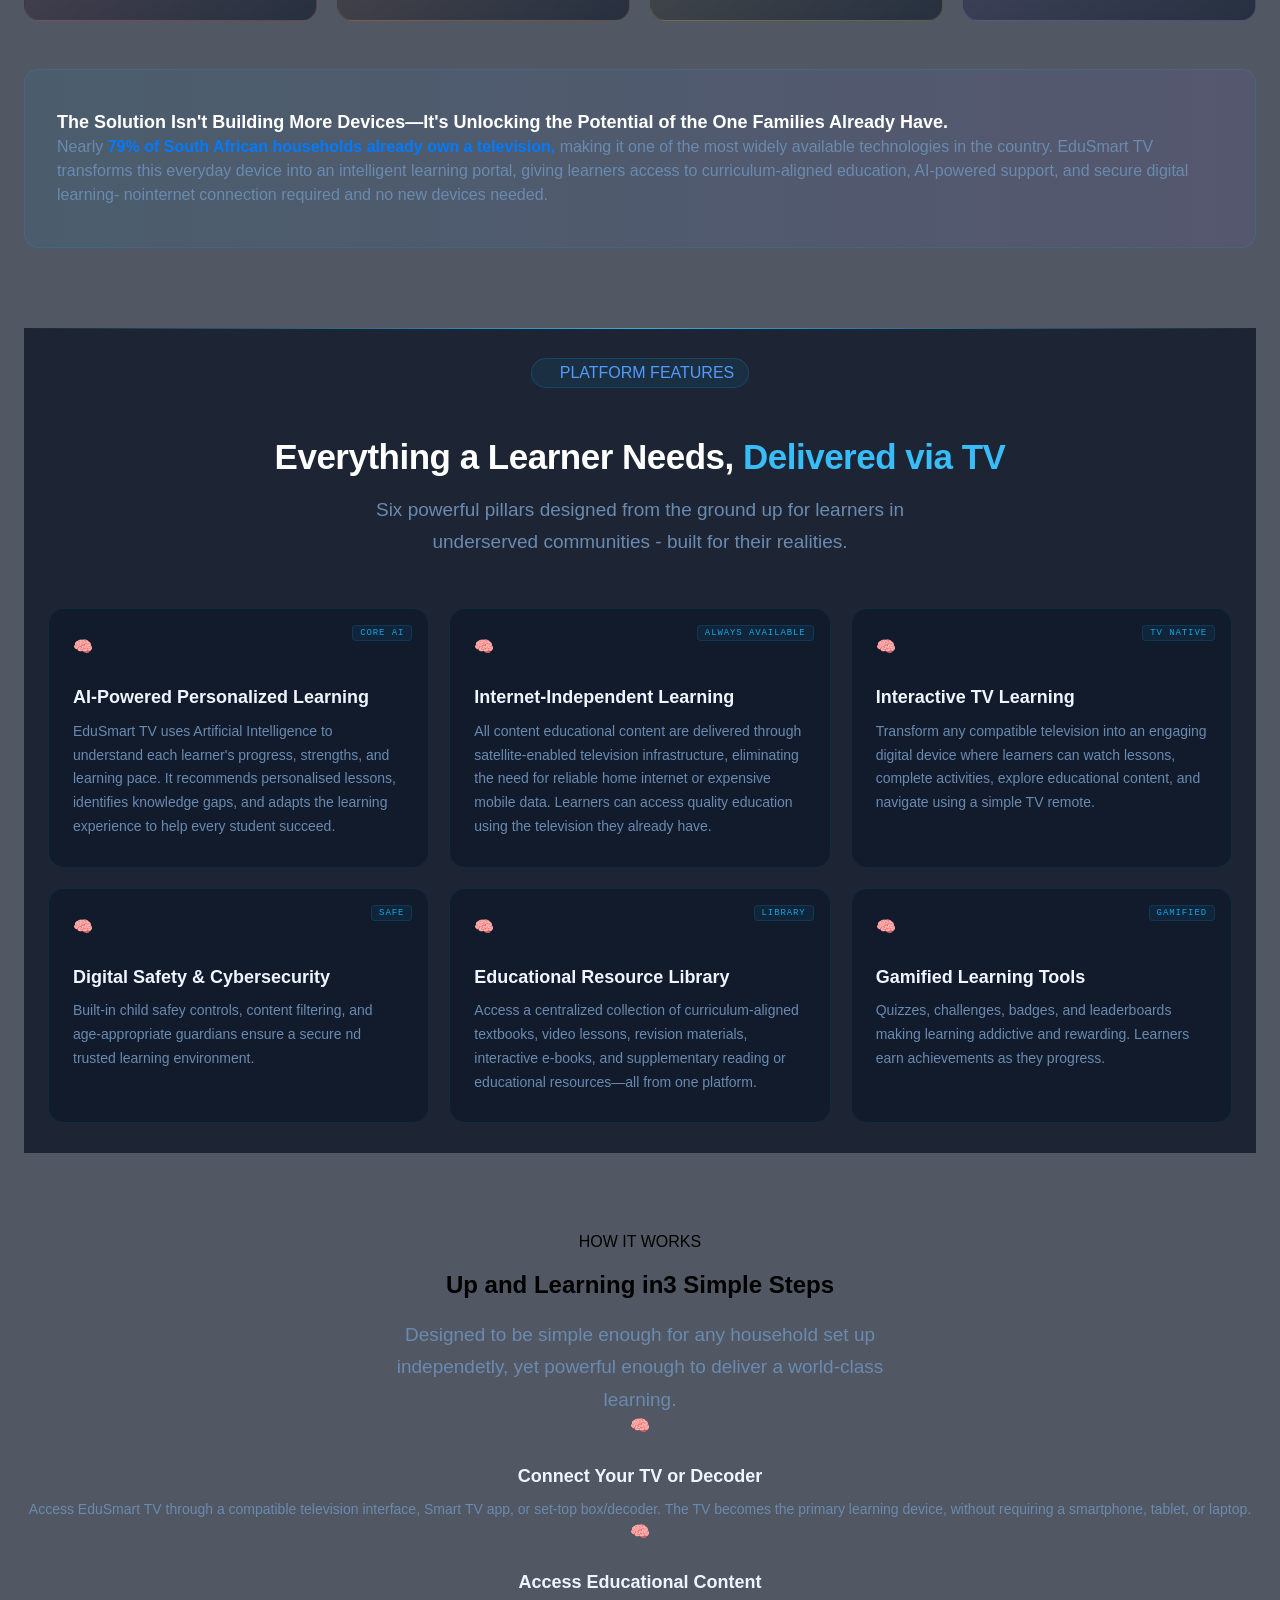
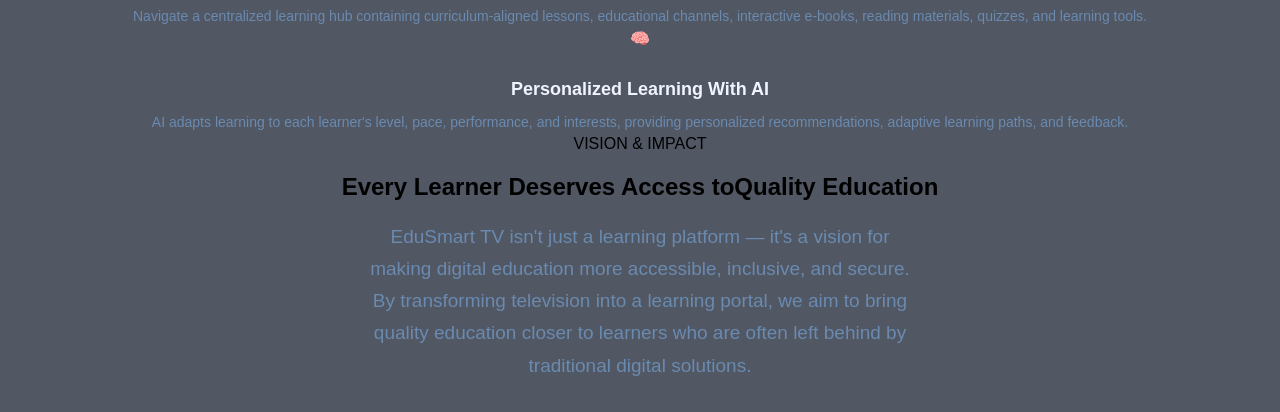
==== commit 7f875c73: "Added section4 for vision and impact" ====
--- a/src/index.html
+++ b/src/index.html
@@ -185,6 +185,55 @@
         </div>
     </div>
 </section>
+
+<hr>
+
+<section class="section3">
+    <div class="badge4">
+        <span class="badge-dot4"></span>
+        HOW IT WORKS
+    </div>
+    <h2 class="working">Up and Learning in<span class="purpleish">3 Simple Steps</span></h2>
+    <p class="descri prt2">Designed to be simple enough for any household set up independetly, yet
+        powerful enough to deliver a world-class learning.
+    </p>
+    <div class="category-grid3 grd3">
+        <div class="connect">
+            <div class="feature">01</div>
+            <div class="card-icon">🧠</div>
+            <h5 class="card-point">Connect Your TV or Decoder</h5>
+            <p class="card-details">Access EduSmart TV through a compatible television interface, Smart TV app, or set-top box/decoder. 
+                The TV becomes the primary learning device, without requiring a smartphone, tablet, or laptop.</p>
+         <div class="line"></div>       
+        </div>
+        <div class="content">
+            <div class="feature">02</div>
+            <div class="card-icon">🧠</div>
+            <h5 class="card-point">Access Educational Content</h5>
+            <p class="card-details">Navigate a centralized learning hub containing curriculum-aligned lessons, educational channels, 
+                interactive e-books, reading materials, quizzes, and learning tools.</p>
+        <div class="line"></div>        
+        </div>
+        <div class="learn">
+            <div class="feature">03</div>
+            <div class="card-icon">🧠</div>
+            <h5 class="card-point">Personalized Learning With AI</h5>
+            <p class="card-details">AI adapts learning to each learner's level, pace, performance, and interests, providing personalized recommendations, adaptive 
+                learning paths, and feedback.</p>
+           <div class="line"></div>
+        </div>
+</section>
+
+<section class="section4">
+    <div class="badge5">
+        <span class="badge-dot5"></span>
+        VISION & IMPACT
+    </div>
+    <h2 class="working">Every Learner Deserves Access to<span class="colors">Quality Education</span></h2>
+    <p class="descri prt2">EduSmart TV isn't just a learning platform — it's a vision for making digital education more 
+        accessible, inclusive, and secure. By transforming television into a learning portal, we aim to bring quality education closer to learners who are 
+        often left behind by traditional digital solutions.</p>
+</section>
 </section>
 </body>
 </html>
--- a/style/index.css
+++ b/style/index.css
@@ -14,16 +14,22 @@
 }
 
 header{
-    top: 0;
-    left: 0;
-    right: 0;
+    top: 0px;
+    left: 0px;
+    right: 0px;
     width: 100%;
     display: flex;
+    position: fixed;
     justify-content: space-between;
     align-items: center;
     gap: 15px;
     padding: 10px 30px;
     flex-wrap: wrap;
+    z-index: 50;
+    transition: 0.3s;
+    background: #0f172a;
+    border-bottom-color: #7db2fd;
+    opacity: 0.9;
 }
 
 .logo{
@@ -127,7 +133,7 @@
     width: 100%;
     height: 40%;
     margin-top: 10px;
-    opacity: 0.6;
+    opacity: 0.4;
 }
 
 .buttons{
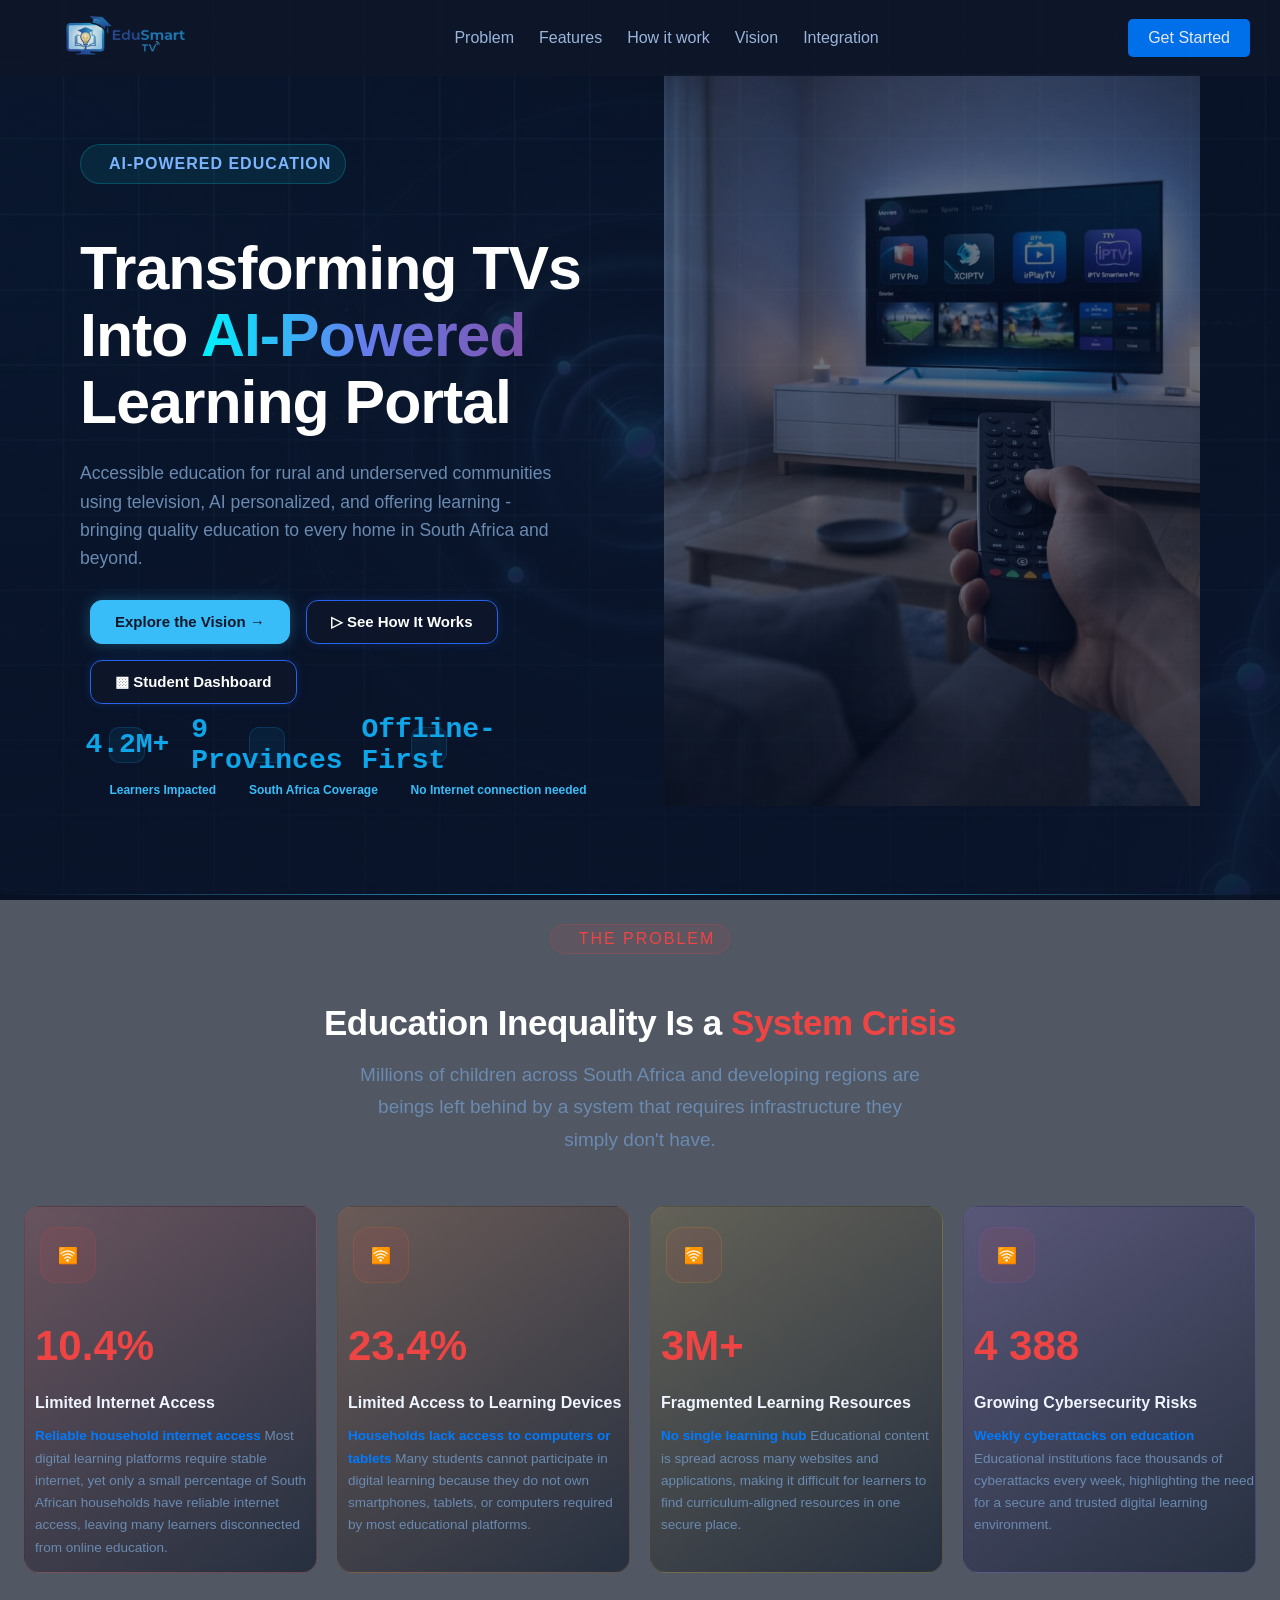
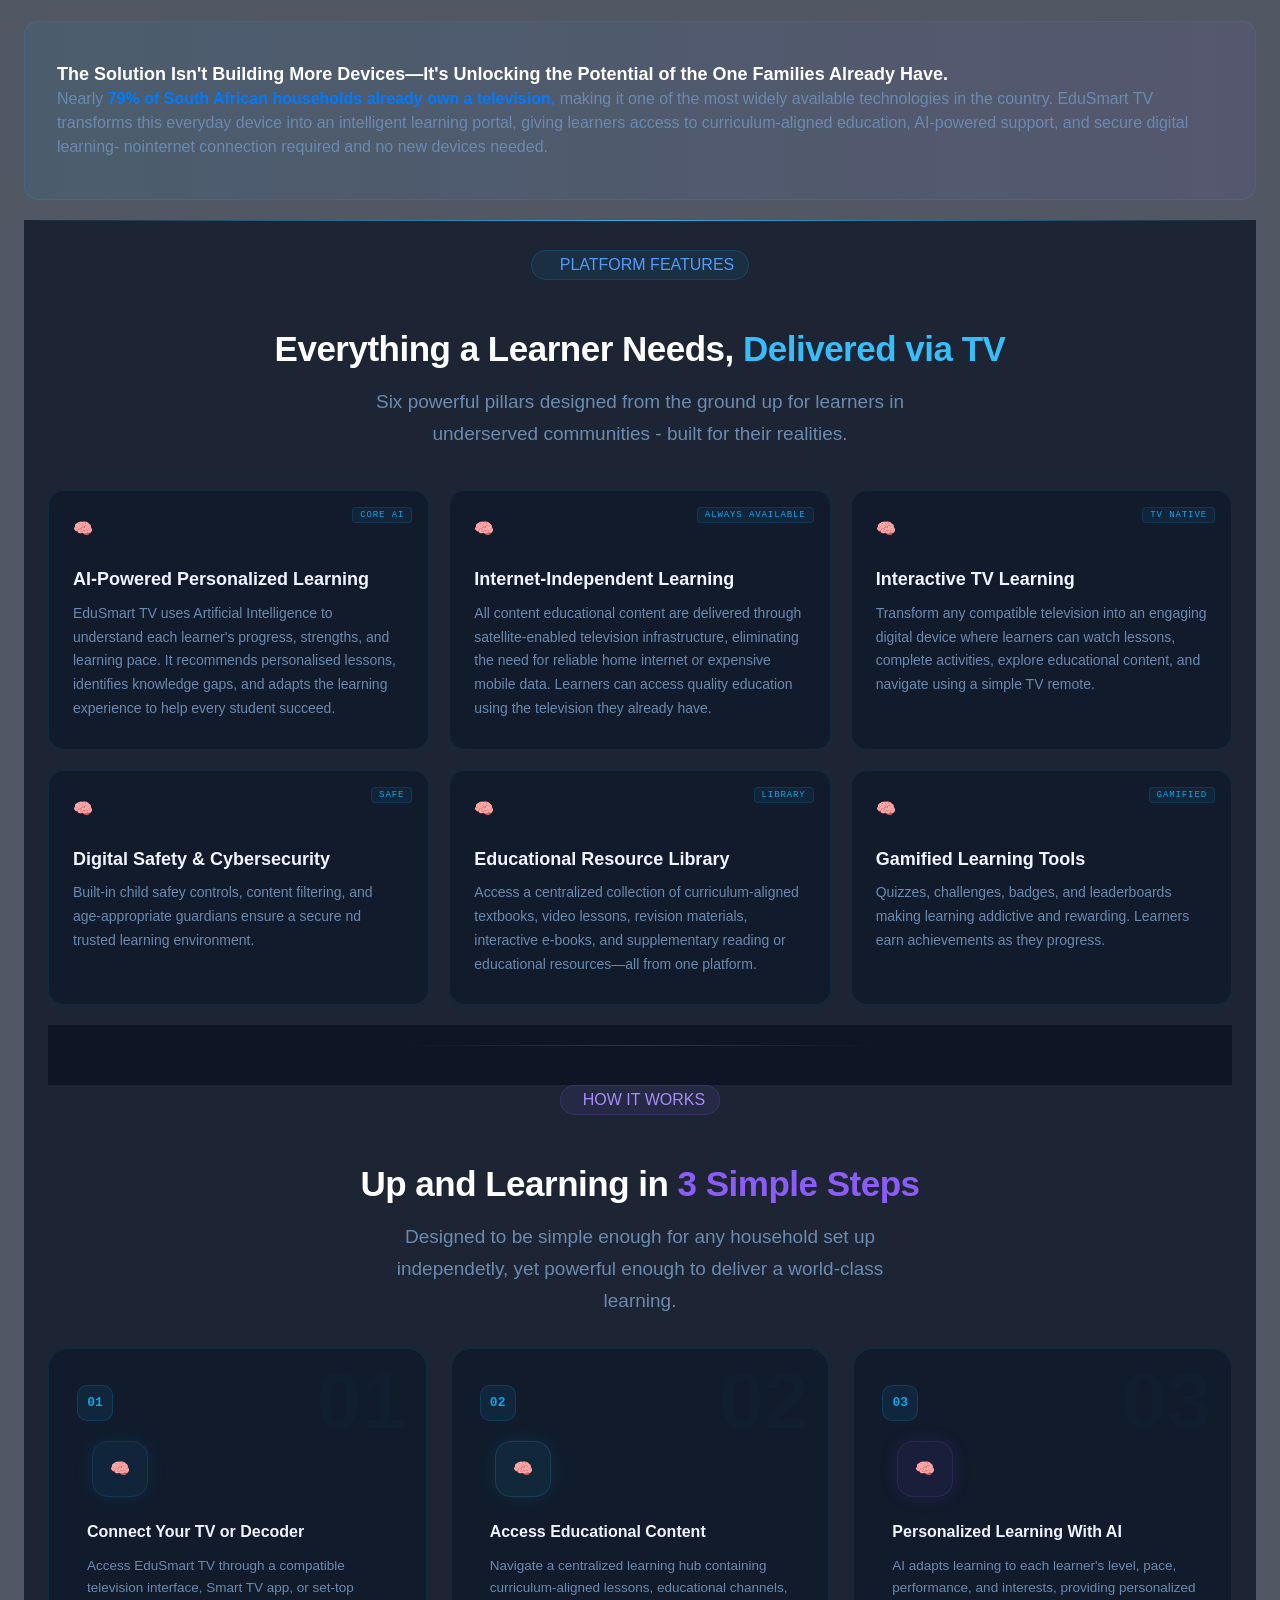
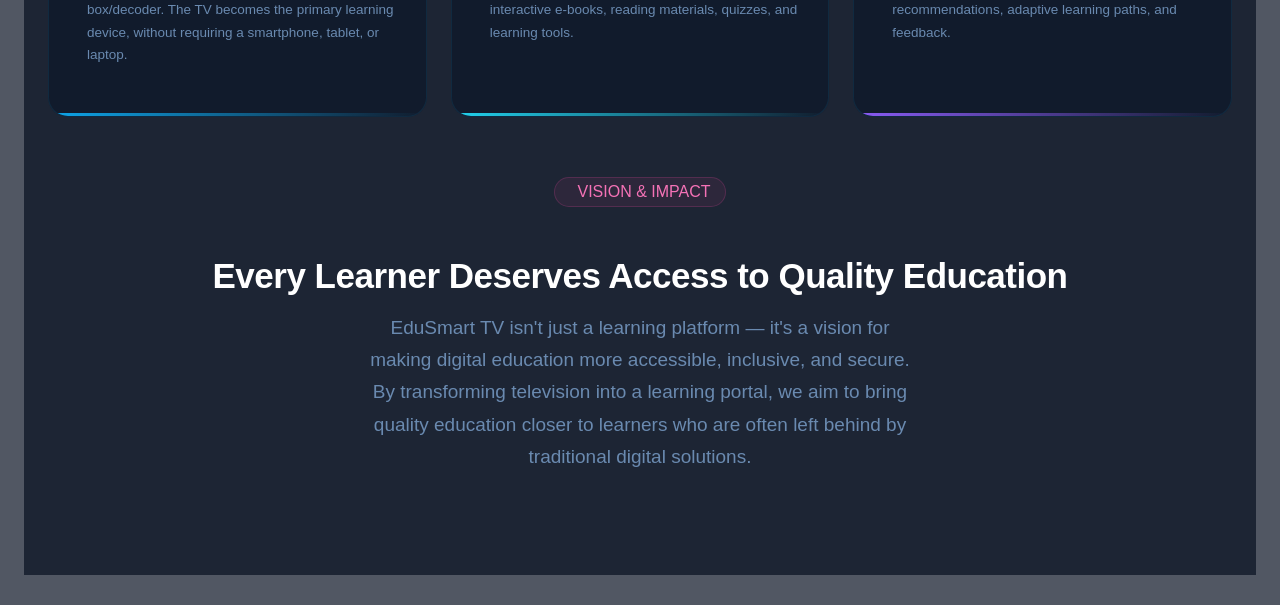
==== commit cb7f6d0e: "Styled section 3 cards" ====
--- a/src/index.html
+++ b/src/index.html
@@ -124,6 +124,7 @@
 <hr>
 
 <section class="section2 part2">
+    
     <div class="badge3">
         <span class="badge-dot3"></span>
         PLATFORM FEATURES
@@ -184,44 +185,51 @@
         <div class="line"></div>
         </div>
     </div>
-</section>
+
 
 <hr>
 
 <section class="section3">
+  </section>  
     <div class="badge4">
         <span class="badge-dot4"></span>
         HOW IT WORKS
     </div>
-    <h2 class="working">Up and Learning in<span class="purpleish">3 Simple Steps</span></h2>
+    <h2 class="title">Up and Learning in<span class="purpleish"> 3 Simple Steps</span></h2>
     <p class="descri prt2">Designed to be simple enough for any household set up independetly, yet
         powerful enough to deliver a world-class learning.
     </p>
     <div class="category-grid3 grd3">
-        <div class="connect">
-            <div class="feature">01</div>
-            <div class="card-icon">🧠</div>
-            <h5 class="card-point">Connect Your TV or Decoder</h5>
-            <p class="card-details">Access EduSmart TV through a compatible television interface, Smart TV app, or set-top box/decoder. 
+        <div class="work">
+            <div class="invisible">01</div>
+            <div class="num">01</div>
+            <div class="icons ones">🧠</div>
+            <h5 class="point">Connect Your TV or Decoder</h5>
+            <p class="details">Access EduSmart TV through a compatible television interface, Smart TV app, or set-top box/decoder. 
                 The TV becomes the primary learning device, without requiring a smartphone, tablet, or laptop.</p>
-         <div class="line"></div>       
-        </div>
-        <div class="content">
-            <div class="feature">02</div>
-            <div class="card-icon">🧠</div>
-            <h5 class="card-point">Access Educational Content</h5>
-            <p class="card-details">Navigate a centralized learning hub containing curriculum-aligned lessons, educational channels, 
+         <div class="line1"></div>       
+        </div>
+
+        <div class="work">
+            <div class="invisible">02</div>
+            <div class="num">02</div>
+            <div class="icons twos">🧠</div>
+            <h5 class="point">Access Educational Content</h5>
+            <p class="details">Navigate a centralized learning hub containing curriculum-aligned lessons, educational channels, 
                 interactive e-books, reading materials, quizzes, and learning tools.</p>
-        <div class="line"></div>        
-        </div>
-        <div class="learn">
-            <div class="feature">03</div>
-            <div class="card-icon">🧠</div>
-            <h5 class="card-point">Personalized Learning With AI</h5>
-            <p class="card-details">AI adapts learning to each learner's level, pace, performance, and interests, providing personalized recommendations, adaptive 
+        <div class="line2"></div>        
+        </div>
+
+        <div class="work">
+            <div class="invisible">03</div>
+            <div class="num">03</div>
+            <div class="icons threes">🧠</div>
+            <h5 class="point">Personalized Learning With AI</h5>
+            <p class="details">AI adapts learning to each learner's level, pace, performance, and interests, providing personalized recommendations, adaptive 
                 learning paths, and feedback.</p>
-           <div class="line"></div>
-        </div>
+        <div class="line3"></div>
+        </div>
+
 </section>
 
 <section class="section4">
@@ -229,10 +237,17 @@
         <span class="badge-dot5"></span>
         VISION & IMPACT
     </div>
-    <h2 class="working">Every Learner Deserves Access to<span class="colors">Quality Education</span></h2>
+    <h2 class="title">Every Learner Deserves Access to<span class="colors"> Quality Education</span></h2>
     <p class="descri prt2">EduSmart TV isn't just a learning platform — it's a vision for making digital education more 
         accessible, inclusive, and secure. By transforming television into a learning portal, we aim to bring quality education closer to learners who are 
         often left behind by traditional digital solutions.</p>
+    <div class="hero">
+        <div class="left-hero-pic">
+
+        </div>
+        <div class="right-hero">
+        </div>
+    </div>
 </section>
 </section>
 </body>
--- a/style/index.css
+++ b/style/index.css
@@ -207,6 +207,9 @@
     color: var(--text-muted);
 }
 
+.part2{
+    margin: 30px;
+}
 .section2{
     background: rgba(8, 16, 34, 0.7);
     padding: 30px 24px;
@@ -228,12 +231,37 @@
     background: linear-gradient(90deg, rgba(56,189,248,0), rgba(56,189,248,0.9), rgba(239,68,68,0));
 }
 
+.section3{
+    background: rgba(8, 16, 34, 0.7);
+    padding: 30px 24px;
+    position: relative;
+    overflow: hidden;
+    max-width: 100%;
+    margin: 0px auto;
+    text-align: center;
+    border-radius: 0;
+    border-top-color: #2563eb;
+}
+
+.section3::before{
+    content: "";
+    position: absolute;
+    top: 0;
+    left: 0;
+    right: 0;
+    height: 1px;
+    width: 40%;
+    margin: auto;
+    margin-top: 20px;
+    background: linear-gradient(90deg, rgba(56,189,248,0), rgba(110, 35, 35, 0.9), rgba(239,68,68,0));
+}
+
 hr{
     width: 80%;
     border: 0;
     height: 0;
-    margin: 40px auto;
-    background: transparent;
+    margin: 10px;
+    background: rgba(8, 16, 34, 0.7);
 }
 
 .badge2{
@@ -471,6 +499,10 @@
   color: #38bdf8;
 }
 
+.purpleish{
+    color: rgb(139, 92, 246);
+}
+
 .category-grid2 {
   display: grid;
   grid-template-columns: repeat(auto-fit, minmax(300px, 1fr));
@@ -479,7 +511,7 @@
 }
 
 .grd2{
-    margin-top: 50px;
+    margin-top: 40px;
 }
 
 .line {
@@ -693,3 +725,160 @@
   overflow: hidden;
 }
 
+.badge4{
+    display: inline-flex;
+    align-items: center;
+    gap: 8px;
+    color: rgb(167, 139, 250);
+    background: rgba(139, 92, 246, 0.08);
+    border: 1px solid rgba(139, 92, 246, 0.2);
+    border-radius: 100px;
+    padding: 5px 14px;
+    margin-bottom: 20px;
+}
+
+.badge-dot4{
+    font-family: "JetBrains Mono", monospace;
+    font-size: 11px;
+    letter-spacing: 0.08em;
+}
+
+.category-grid3{
+    display: grid;
+    grid-template-columns: repeat(auto-fit, minmax(280px, 1fr));
+    gap: 24px;
+    position: relative;
+}
+
+.work{
+    position: relative;
+    background: rgba(10, 22, 40, 0.6);
+    border: 1px solid rgba(14, 165, 233, 0.1);
+    border-radius: 20px;
+    padding: 36px 28px;
+    backdrop-filter: blur(8px);
+    overflow: hidden;
+}
+
+.line1{
+    position: absolute;
+    bottom: 0px;
+    left: 0px;
+    right: 0px;
+    height: 3px;
+    background: linear-gradient(90deg, rgb(14, 165, 233), transparent);
+    border-radius: 0px 0px 20px;
+}
+
+.line2{
+    position: absolute;
+    bottom: 0px;
+    left: 0px;
+    right: 0px;
+    height: 3px;
+    background: linear-gradient(90deg, rgb(34, 211, 238), transparent);
+    border-radius: 0px 0px 20px;
+}
+
+.line3{
+    position: absolute;
+    bottom: 0px;
+    left: 0px;
+    right: 0px;
+    height: 3px;
+    background: linear-gradient(90deg, rgb(139, 92, 246), transparent);
+    border-radius: 0px 0px 20px;
+}
+
+.grd3{
+    margin-top: 30px;
+}
+
+.num{
+    display: flex;
+    align-items: center;
+    justify-content: center;
+    width: 36px;
+    height: 36px;
+    border-radius: 10px;
+    background: rgba(14, 165, 233, 0.082);
+    border: 1px solid rgba(14, 165, 233, 0.19);
+    font-family: "JetBrains Mono", monospace;
+    font-size: 13px;
+    font-weight: 600;
+    color: rgb(14, 165, 233);
+    margin-bottom: 20px;
+}
+
+.invisible{
+    position: absolute;
+    top: 12px;
+    right: 20px;
+    font-family: Outfit, sans-serif;
+    font-weight: 900;
+    font-size: 80px;
+    color: rgba(14, 165, 233, 0.024);
+    line-height: 1;
+    user-select: none;
+    pointer-events: none;
+}
+
+.icons{
+    width: 56px;
+    height: 56px;
+    border-radius: 16px;
+    display: flex;
+    align-items: center;
+    justify-content: center;
+    margin-bottom: 20px;
+    margin-right: 5px;
+}
+
+.ones{
+    background: rgba(14, 165, 233, 0.07);
+    border: 1.5px solid rgba(14, 165, 233, 0.145);
+    box-shadow: rgba(14, 165, 233, 0.094) 0px 0px 20px;
+}
+
+.twos{
+    background: rgba(34, 211, 238, 0.07);
+    border: 1.5px solid rgba(34, 211, 238, 0.145);
+    box-shadow: rgba(34, 211, 238, 0.094) 0px 0px 20px;
+}
+
+.threes{
+    background: rgba(139, 92, 246, 0.07);
+    border: 1.5px solid rgba(139, 92, 246, 0.145);
+    box-shadow: rgba(139, 92, 246, 0.094) 0px 0px 20px;
+}
+
+.section4{
+    background: rgba(8, 16, 34, 0.7);
+    padding: 30px 24px;
+    position: relative;
+    overflow: hidden;
+    max-width: 100%;
+    margin: 0px auto;
+    text-align: center;
+    border-radius: 0;
+}
+
+.badge5{
+    display: inline-flex;
+    align-items: center;
+    gap: 8px;
+    color: rgb(244, 114, 182);
+    background: rgba(236, 72, 153, 0.08);
+    border: 1px solid rgba(236, 72, 153, 0.2);
+    border-radius: 100px;
+    padding: 5px 14px;
+    margin-bottom: 20px;
+}
+
+.hero{
+    display: grid;
+    grid-template-columns: 1fr 1fr;
+    gap: 56px;
+    align-items: center;
+    margin-bottom: 72px;
+}
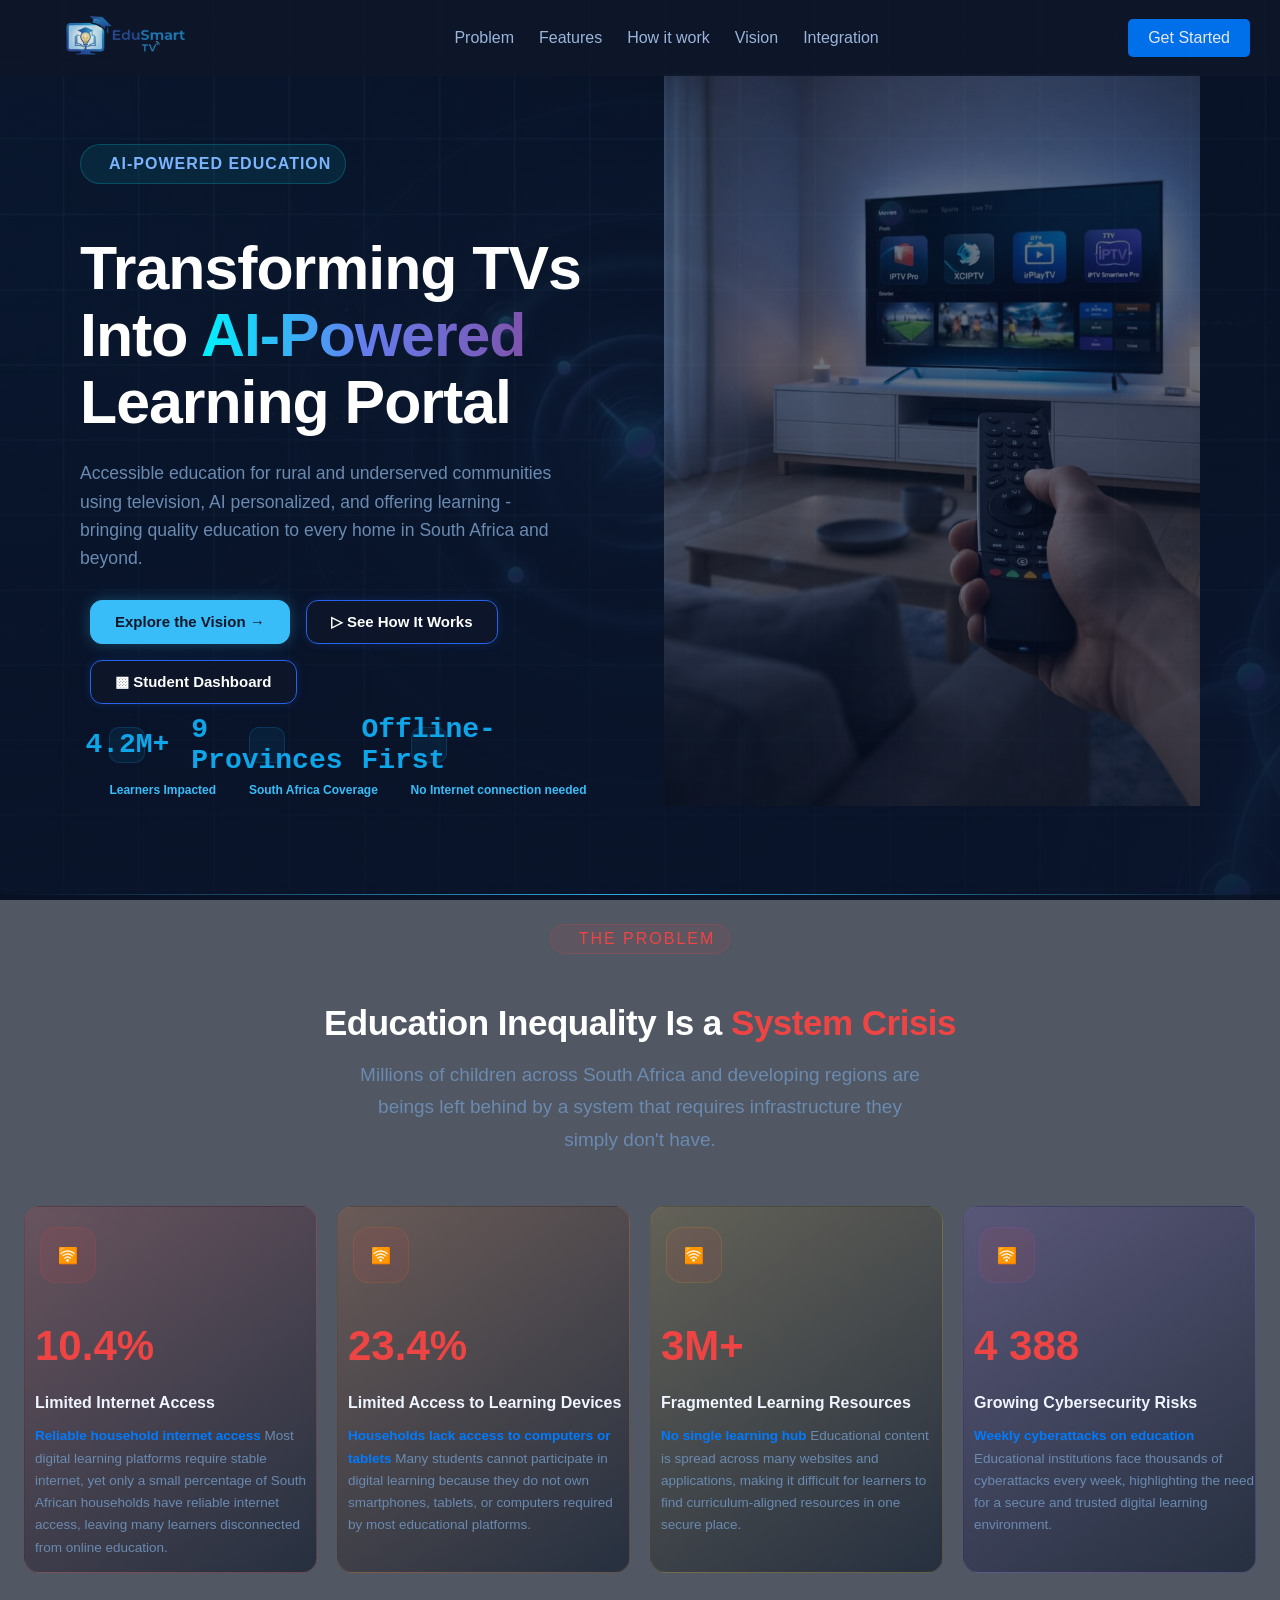
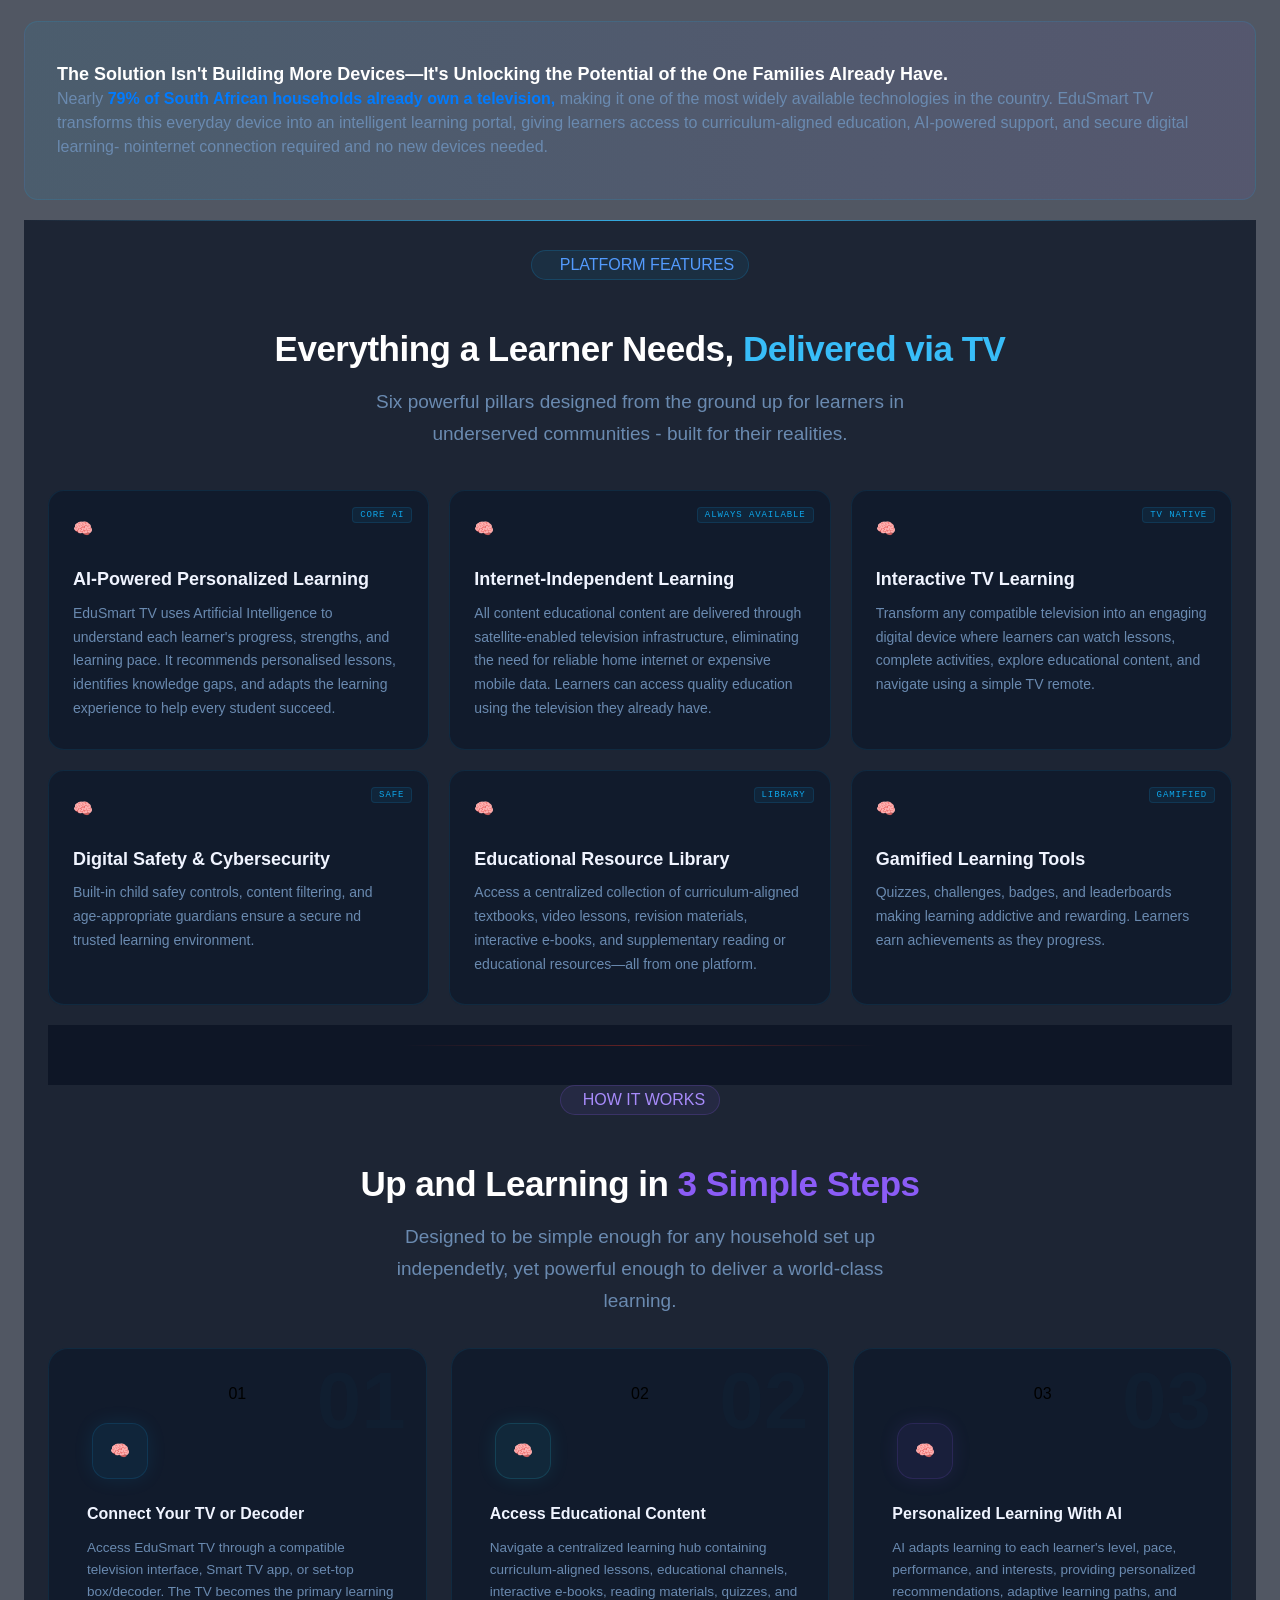
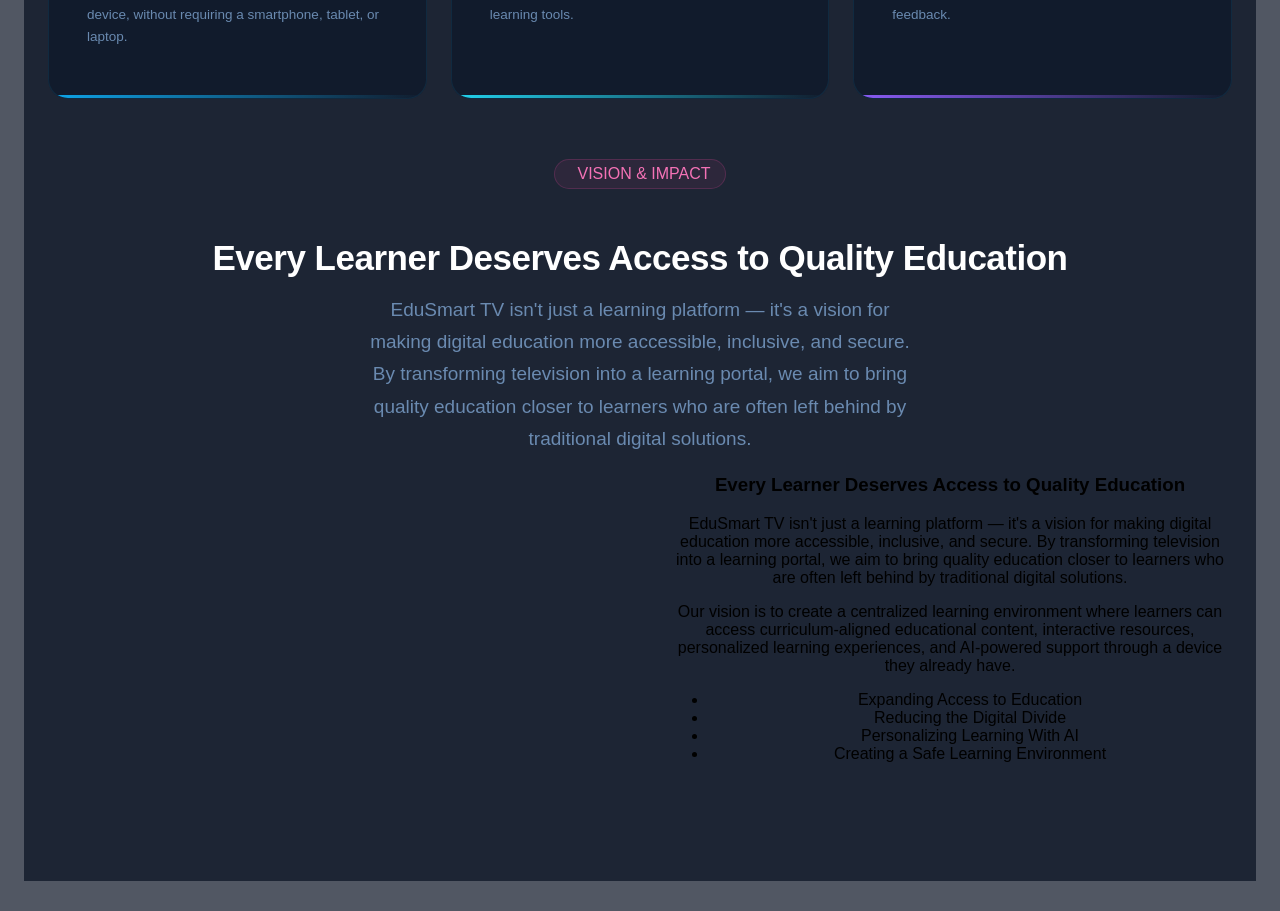
==== commit 3e3e08fb: "Added the hero section" ====
--- a/src/index.html
+++ b/src/index.html
@@ -12,12 +12,12 @@
         <img src="../Photos/logo.png"alt="icon">
     </div>
     <nav>
-        <ul>
-            <li><a href="#">Problem</a></li>
-            <li><a href="#">Features</a></li>
-            <li><a href="#">How it work</a></li>
-            <li><a href="#">Vision</a></li>
-            <li><a href="#">Integration</a></li>
+        <ul class="first-nav">
+            <li><a href="#" class="linking">Problem</a></li>
+            <li><a href="#" class="linking">Features</a></li>
+            <li><a href="#" class="linking">How it work</a></li>
+            <li><a href="#" class="linking">Vision</a></li>
+            <li><a href="#" class="linking">Integration</a></li>
         </ul>
     </nav>
     <a href="#" class="btn-in">Get Started</a>
@@ -44,19 +44,19 @@
     </div>
 
     <div class="stat-bar container">
-    <div class="stat-items">
+    <div class="stat-item">
         <div class="stat-info">
             <div class="num">4.2M+</div>
             <div class="text">Learners Impacted</div>
         </div>
     </div>
-    <div class="stat-items">
+    <div class="stat-item">
         <div class="stat-info">
             <div class="num">9 Provinces</div>
             <div class="text">South Africa Coverage</div>
         </div>
     </div>
-    <div class="stat-items">
+    <div class="stat-item">
         <div class="stat-info">
             <div class="num">Offline-First</div>
             <div class="text">No Internet connection needed</div>
@@ -202,7 +202,7 @@
     <div class="category-grid3 grd3">
         <div class="work">
             <div class="invisible">01</div>
-            <div class="num">01</div>
+            <div class="number">01</div>
             <div class="icons ones">🧠</div>
             <h5 class="point">Connect Your TV or Decoder</h5>
             <p class="details">Access EduSmart TV through a compatible television interface, Smart TV app, or set-top box/decoder. 
@@ -212,7 +212,7 @@
 
         <div class="work">
             <div class="invisible">02</div>
-            <div class="num">02</div>
+            <div class="number">02</div>
             <div class="icons twos">🧠</div>
             <h5 class="point">Access Educational Content</h5>
             <p class="details">Navigate a centralized learning hub containing curriculum-aligned lessons, educational channels, 
@@ -222,7 +222,7 @@
 
         <div class="work">
             <div class="invisible">03</div>
-            <div class="num">03</div>
+            <div class="number">03</div>
             <div class="icons threes">🧠</div>
             <h5 class="point">Personalized Learning With AI</h5>
             <p class="details">AI adapts learning to each learner's level, pace, performance, and interests, providing personalized recommendations, adaptive 
@@ -237,15 +237,32 @@
         <span class="badge-dot5"></span>
         VISION & IMPACT
     </div>
-    <h2 class="title">Every Learner Deserves Access to<span class="colors"> Quality Education</span></h2>
+    <h2 class="title">Every Learner Deserves Access to<span class="text-colors"> Quality Education</span></h2>
     <p class="descri prt2">EduSmart TV isn't just a learning platform — it's a vision for making digital education more 
         accessible, inclusive, and secure. By transforming television into a learning portal, we aim to bring quality education closer to learners who are 
         often left behind by traditional digital solutions.</p>
     <div class="hero">
         <div class="left-hero-pic">
-
+            <img src="../Photos/tv_learning_vision_impact_v4.png"alt="">
+            <div class="nothing"></div>
+            <div class="nothing2"></div>
         </div>
         <div class="right-hero">
+            <h3>Every Learner Deserves Access to Quality Education</h3>
+            <p>EduSmart TV isn't just a learning platform — it's a vision for making digital education
+                more accessible, inclusive, and secure. By transforming television into a learning portal, we aim to bring quality education
+                closer to learners who are often left behind by traditional digital solutions.
+            </p>
+            <p class="sec">Our vision is to create a centralized learning environment where learners can access curriculum-aligned
+                educational content, interactive resources, personalized learning experiences,
+                and AI-powered support through a device they already have.
+            </p>
+            <ul class="sec">
+                <li class="dot1">Expanding Access to Education</li>
+                <li class="dot2">Reducing the Digital Divide</li>
+                <li class="dot3">Personalizing Learning With AI</li>
+                <li class="dot4">Creating a Safe Learning Environment</li>
+            </ul>
         </div>
     </div>
 </section>
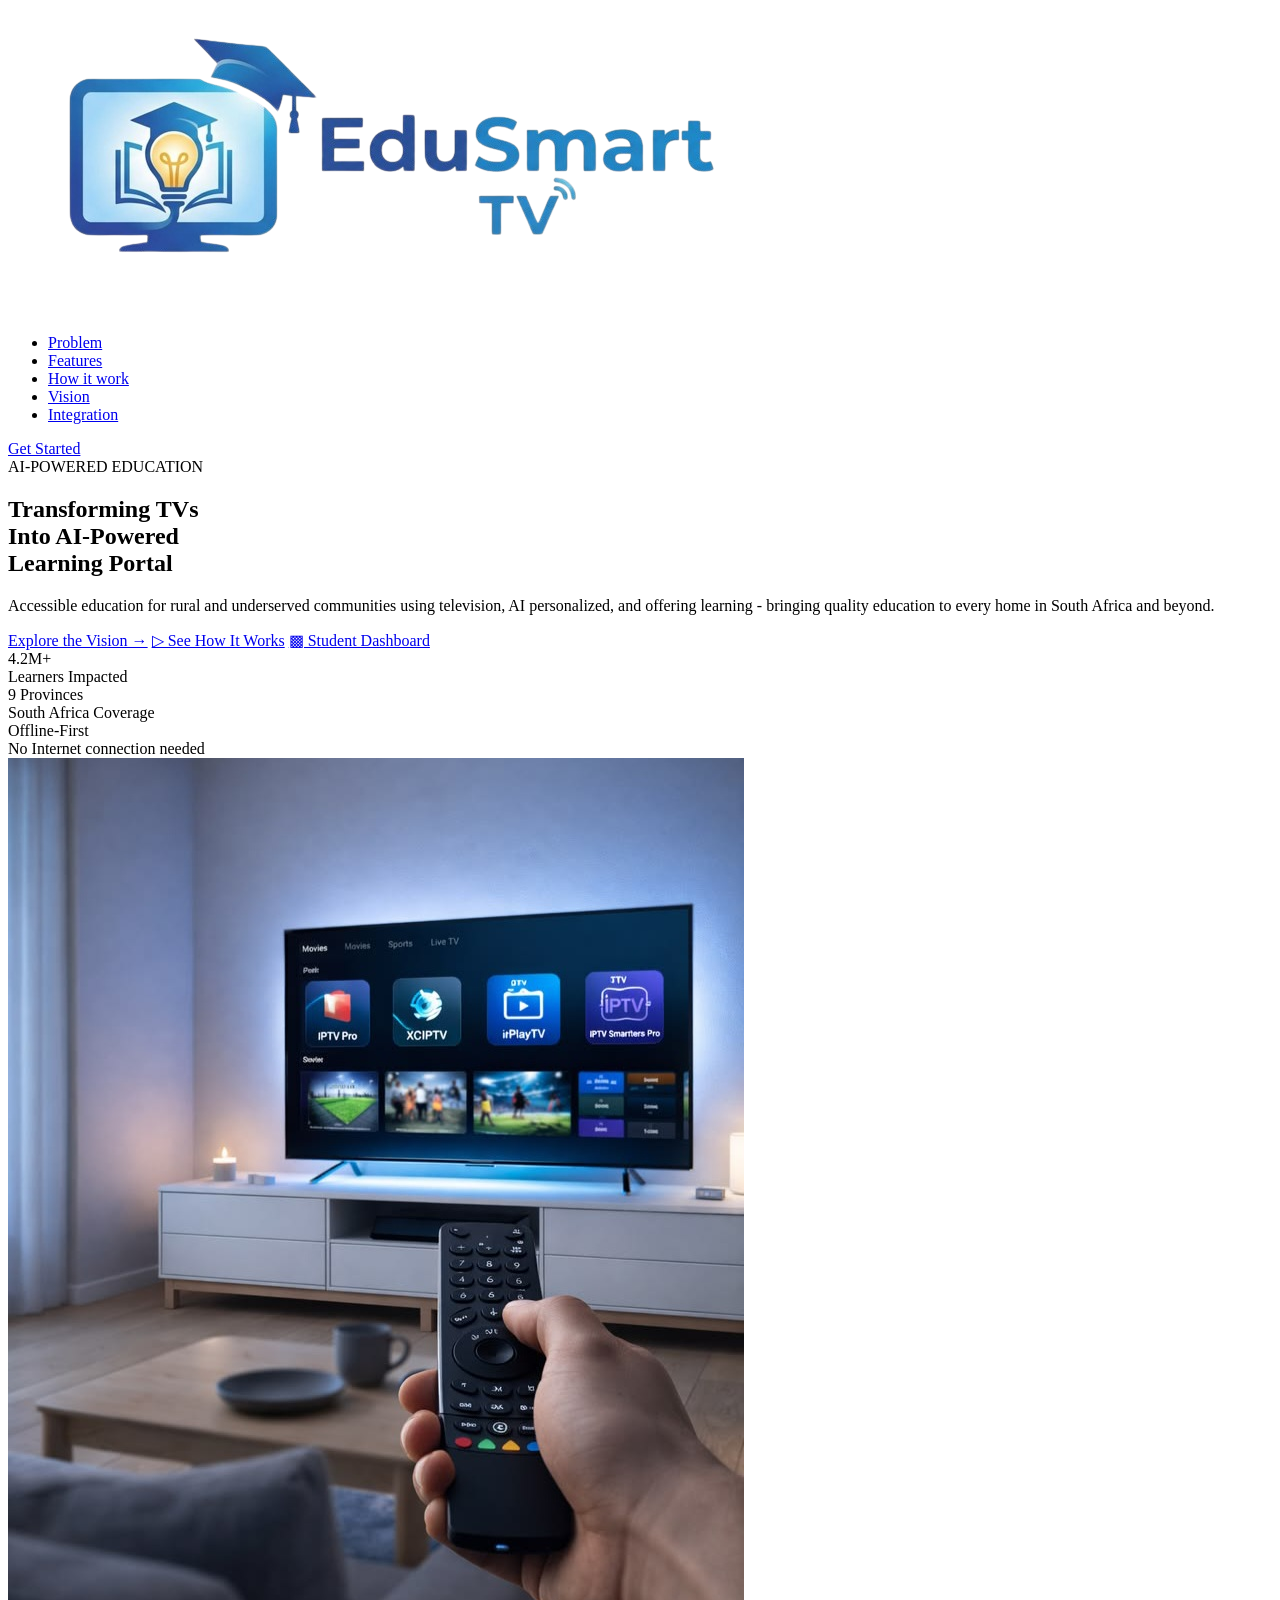
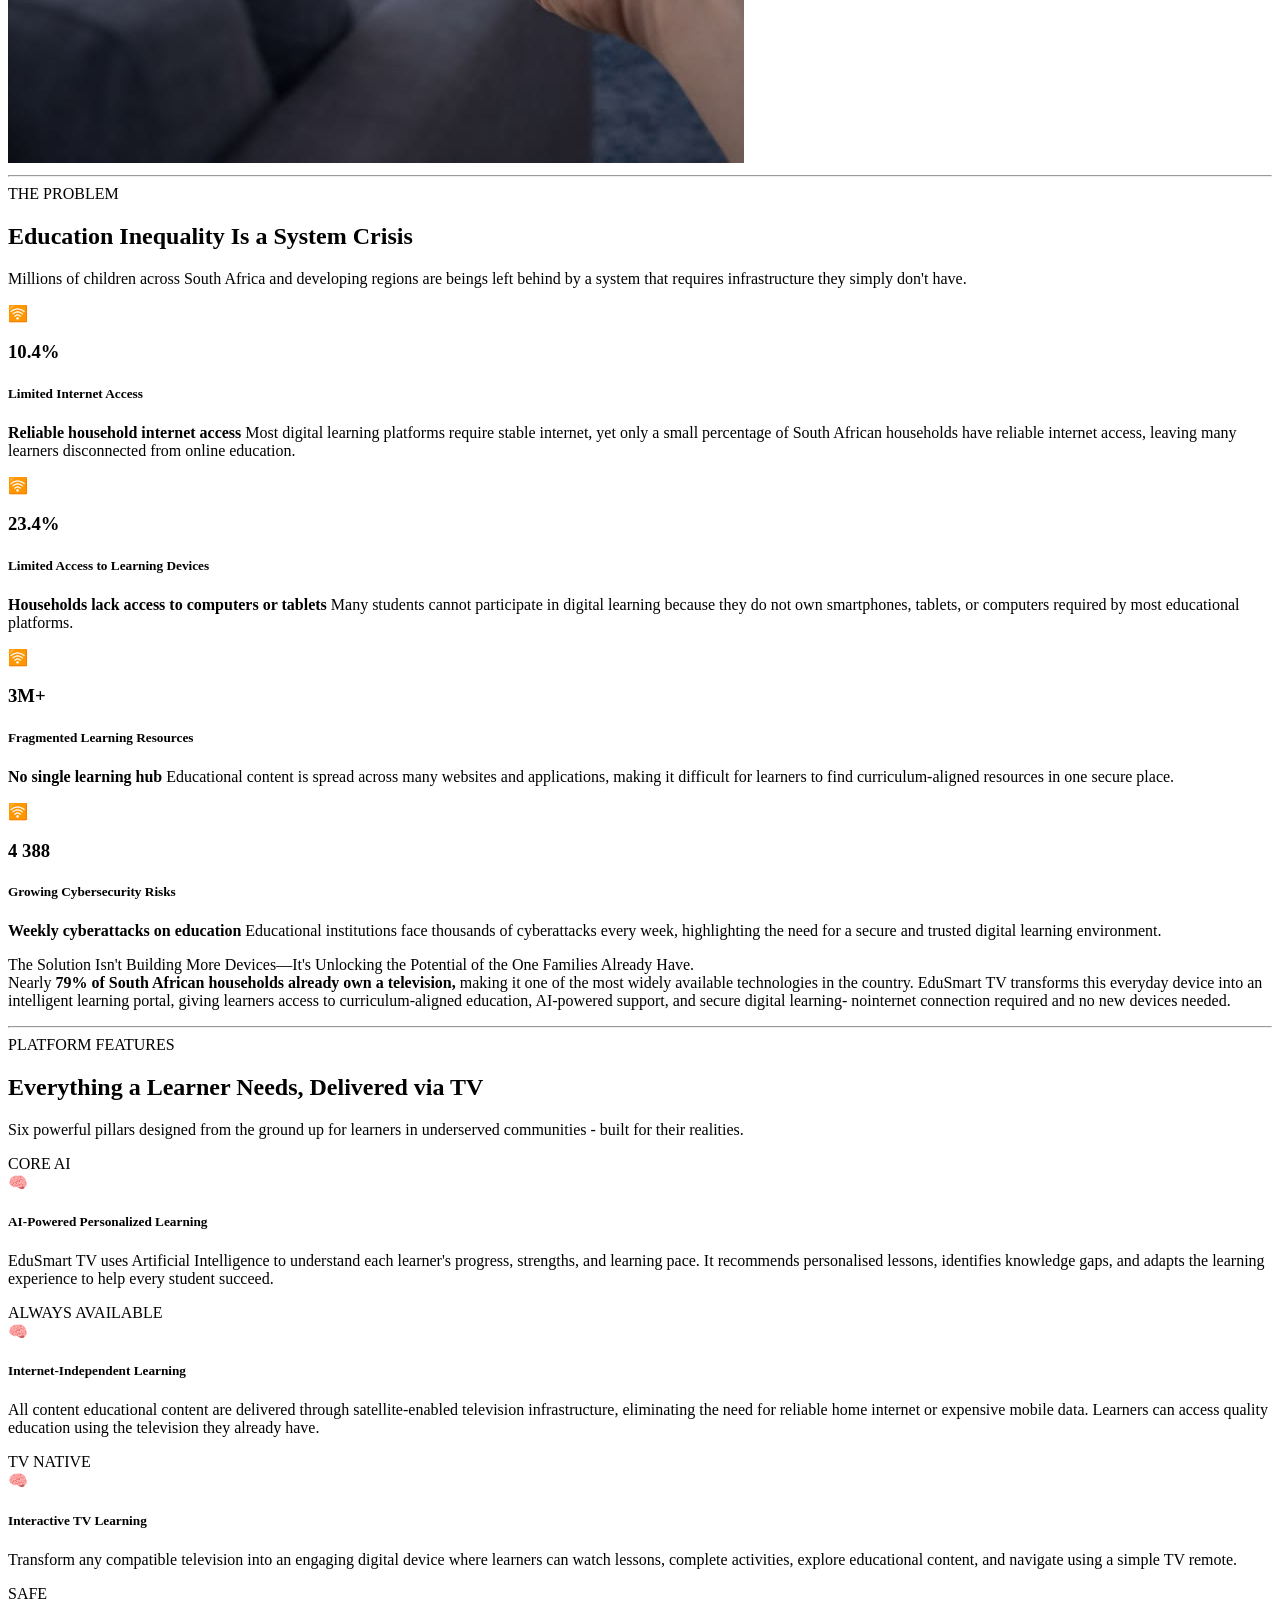
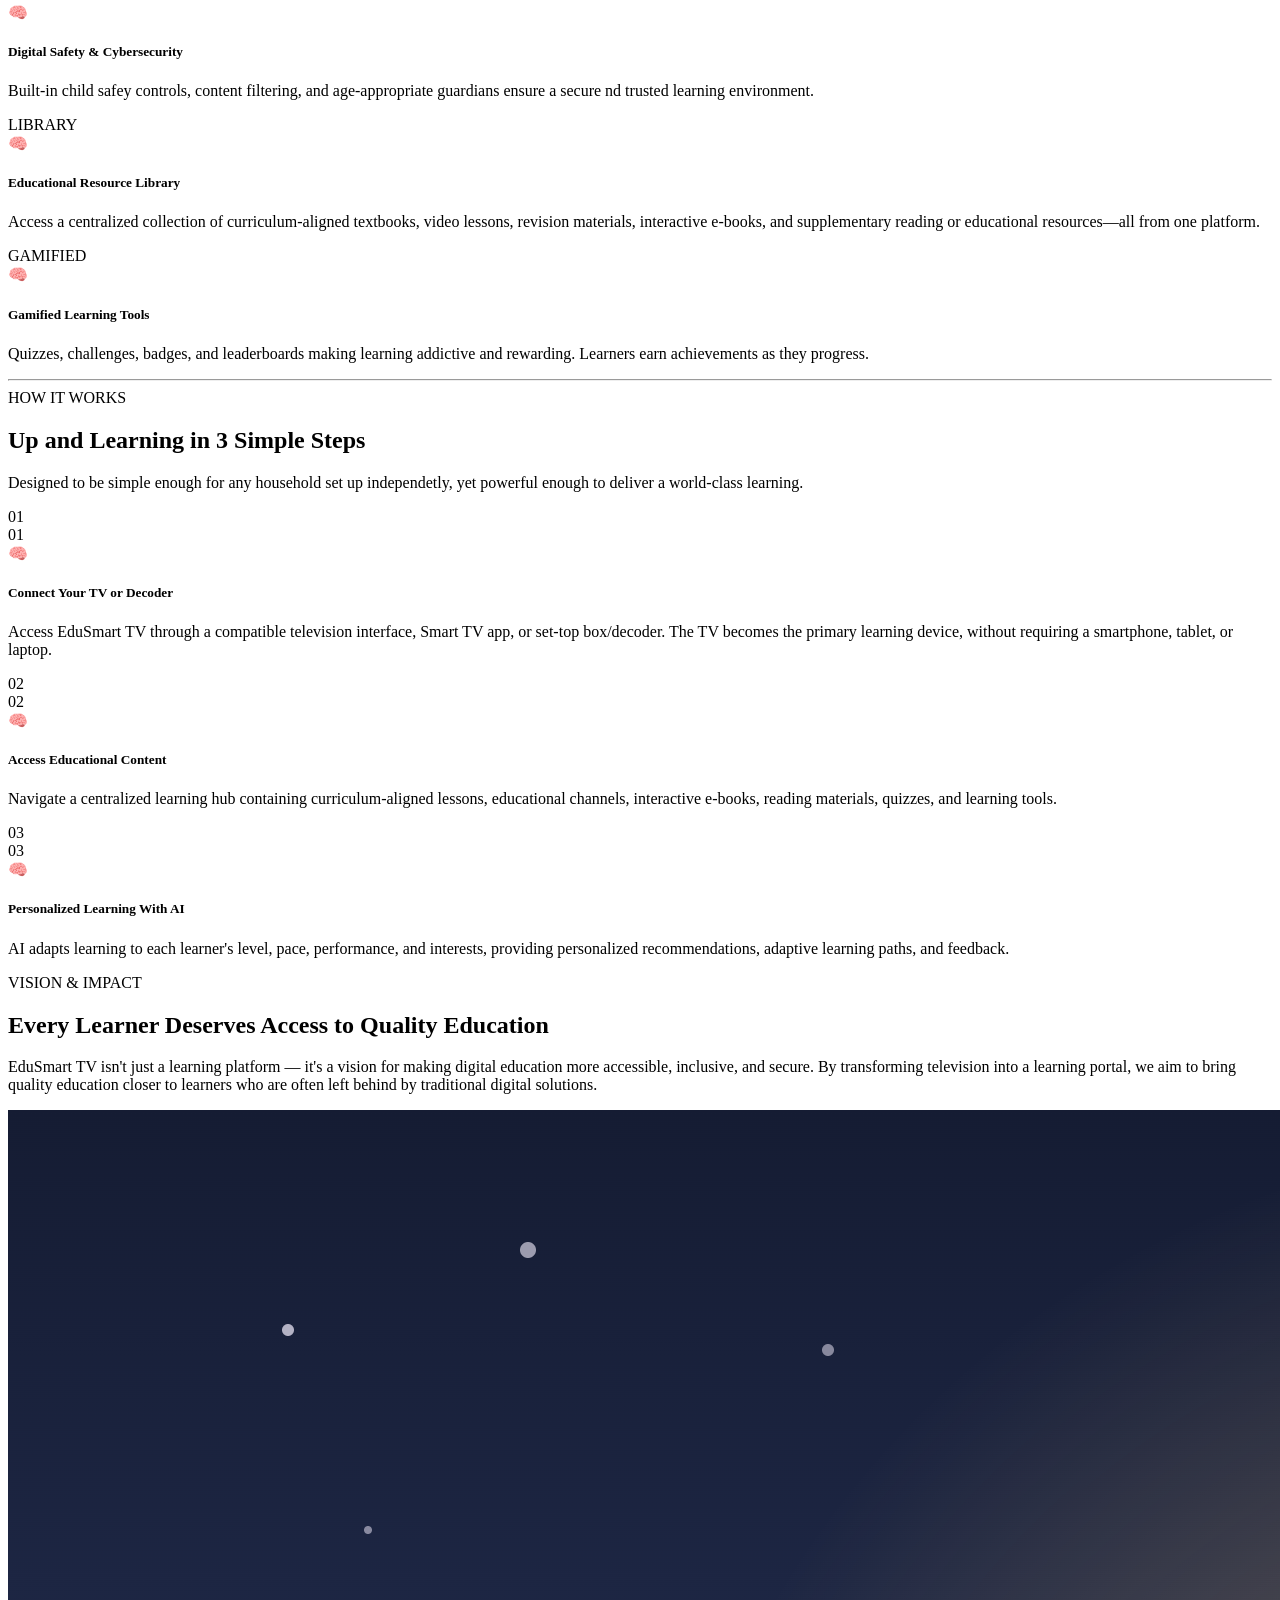
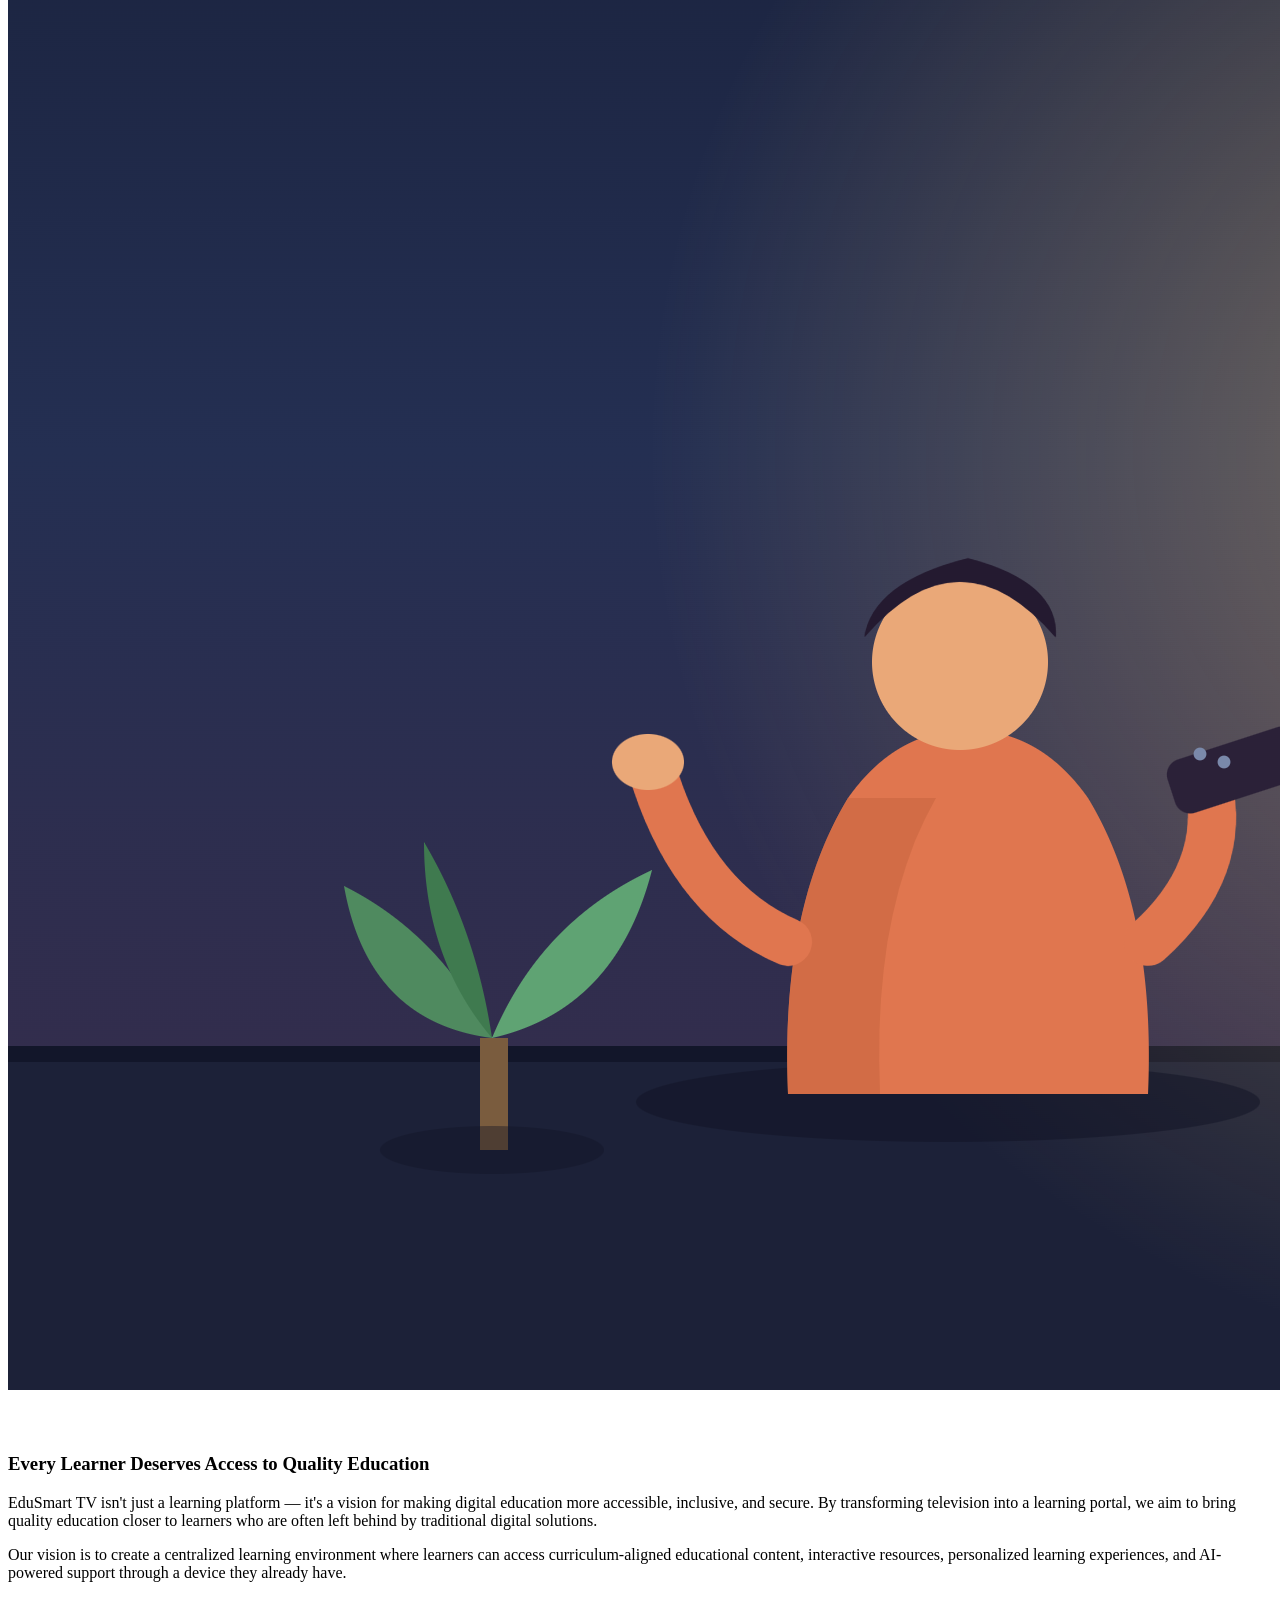
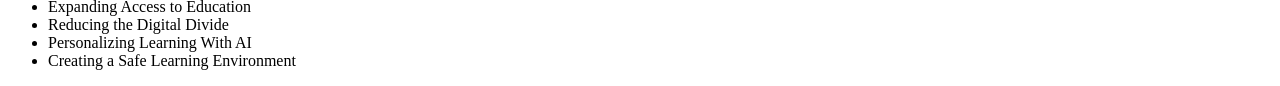
==== commit 648ad7a1: "Moved html" ====
--- a/src/index.html
+++ b/src/index.html
@@ -3,7 +3,7 @@
 <head>
     <meta charset="UTF-8">
     <meta name="viewport" content="width=device-width, initial-scale=1.0">
-    <link rel="stylesheet" href="../style/index.css">
+    <link rel="stylesheet" href="style/index.css">
     <title>Landing page</title>
 </head>
 <body>
